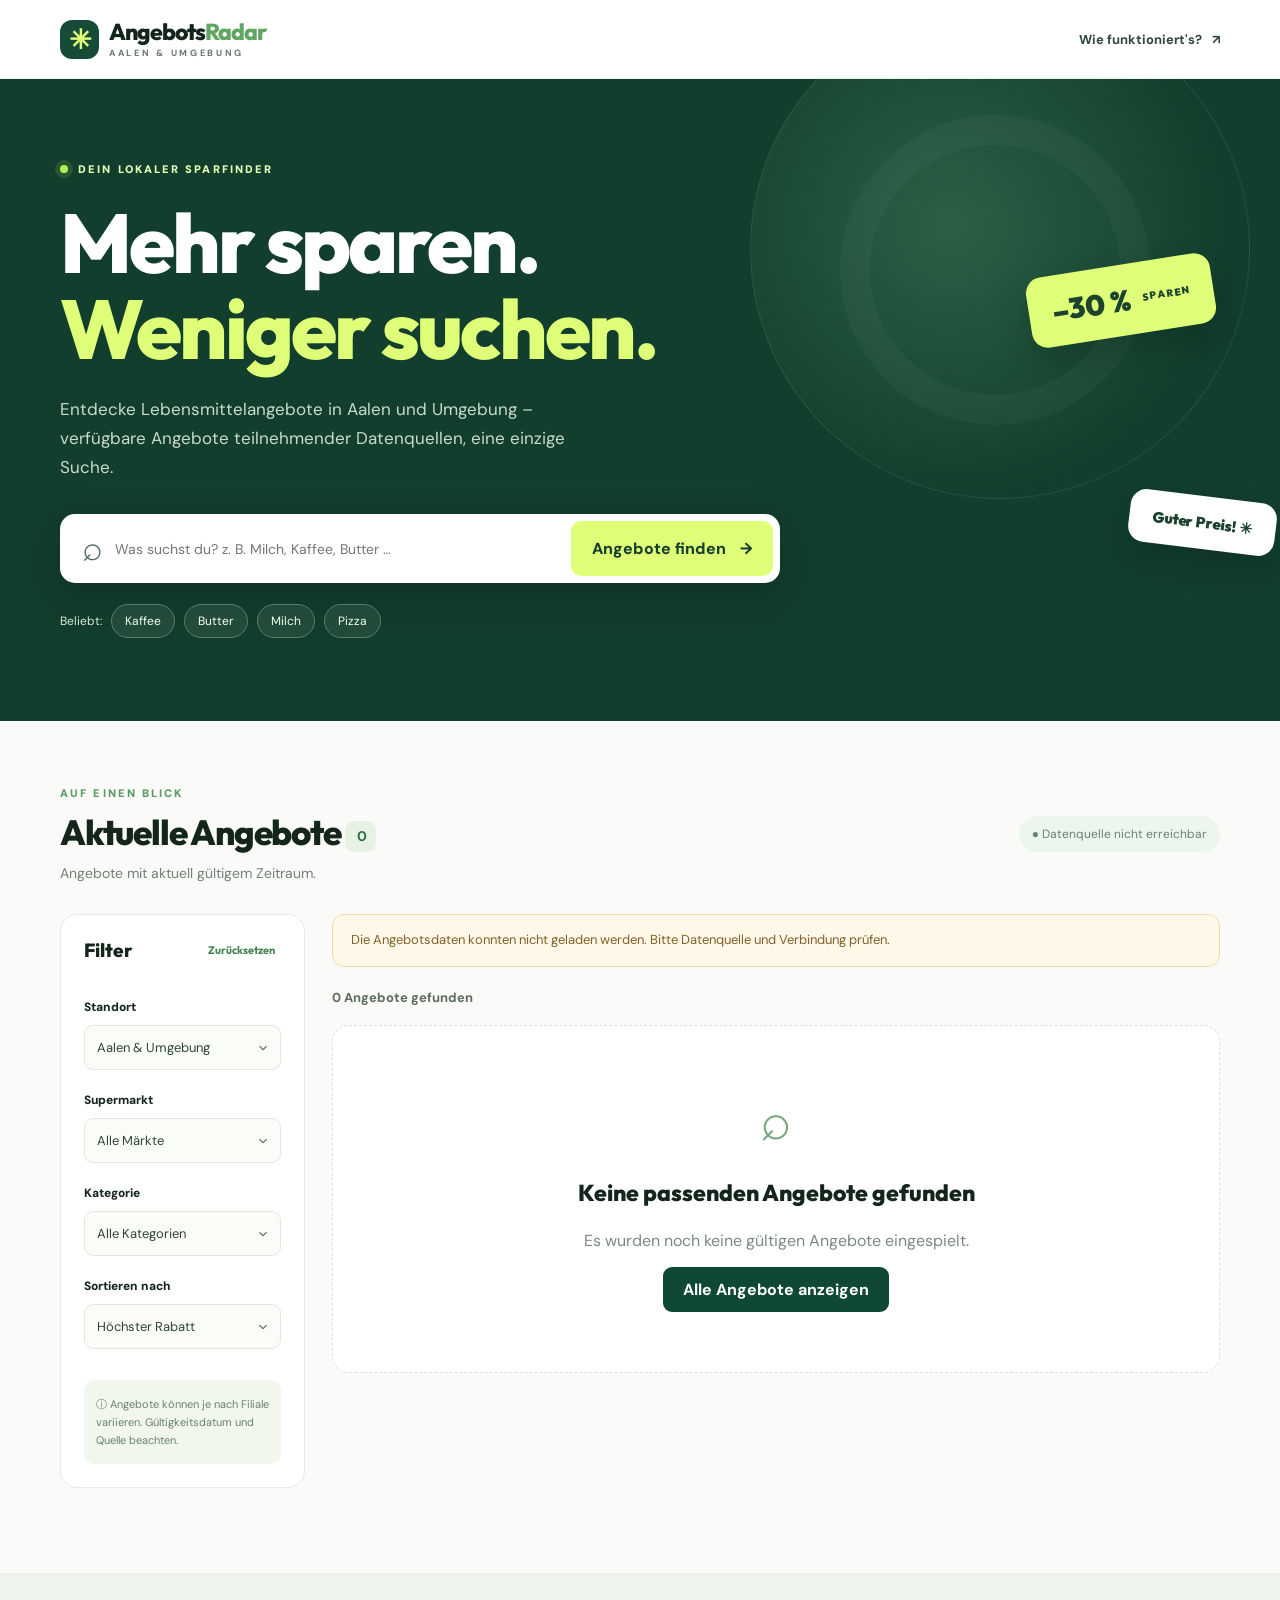
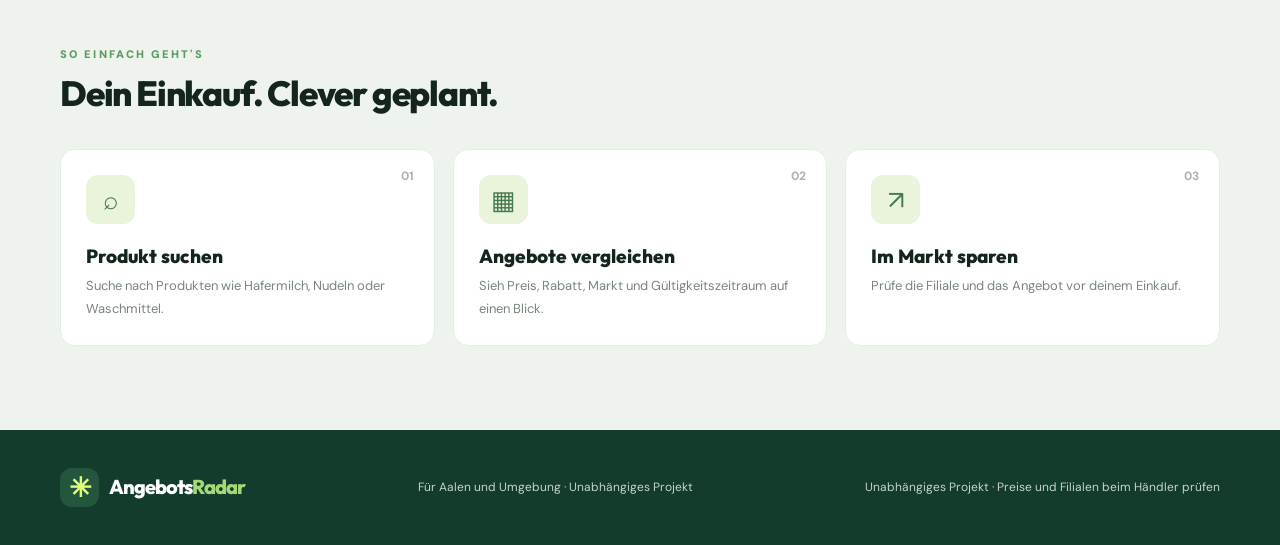
==== index.html @ 958458d8 "Add files via upload" ====
<!DOCTYPE html>
<html lang="de">
<head>
<meta charset="UTF-8"><meta name="viewport" content="width=device-width, initial-scale=1.0">
<meta name="theme-color" content="#10251d"><title>AngebotsRadar Aalen – Lebensmittelangebote in deiner Nähe</title>
<meta name="description" content="Finde Lebensmittelangebote in Aalen und Umgebung. Suche nach Produkten, filtere nach Märkten und vergleiche Preise.">
<link rel="stylesheet" href="./styles.css">
</head>
<body>
<header class="topbar"><div class="wrap nav"><div class="brand"><span class="brand-logo">✳</span><span>Angebots<span class="brand-accent">Radar</span><small>AALEN & UMGEBUNG</small></span></div><a href="#informationen" class="toplink">Wie funktioniert's? <span>↗</span></a></div></header>
<main>
<section class="hero"><div class="wrap"><div class="eyebrow"><span class="pulse"></span> DEIN LOKALER SPARFINDER</div><h1>Mehr sparen.<br><em>Weniger suchen.</em></h1><p>Entdecke Lebensmittelangebote in Aalen und Umgebung – verfügbare Angebote teilnehmender Datenquellen, eine einzige Suche.</p><div class="searchbar"><span class="search-symbol">⌕</span><input id="search" type="search" placeholder="Was suchst du? z. B. Milch, Kaffee, Butter …" autocomplete="off" aria-label="Produkt suchen"><button id="search-button">Angebote finden <span>→</span></button></div><div class="popular"><span>Beliebt:</span><button data-query="Kaffee">Kaffee</button><button data-query="Butter">Butter</button><button data-query="Milch">Milch</button><button data-query="Pizza">Pizza</button></div></div><div class="hero-art" aria-hidden="true"><div class="orb orb1"></div><div class="orb orb2"></div><div class="tag tag1">–30 % <small>SPAREN</small></div><div class="tag tag2">Guter Preis! ✳</div></div></section>
<section class="results wrap" id="angebote"><div class="heading"><div><div class="section-kicker">AUF EINEN BLICK</div><h2>Aktuelle Angebote <span id="count" class="count">0</span></h2><p id="summary">Entdecke Angebote aus deiner Region.</p></div><div class="updated" id="update-status">● Datenstatus wird geprüft</div></div>
<div class="layout"><aside class="filters"><div class="filter-head">Filter <button id="reset">Zurücksetzen</button></div><label for="region">Standort</label><select id="region"><option value="all">Aalen & Umgebung</option><option value="Aalen">Aalen</option><option value="Essingen">Essingen</option><option value="Oberkochen">Oberkochen</option><option value="Abtsgmünd">Abtsgmünd</option><option value="Westhausen">Westhausen</option><option value="Heubach">Heubach</option><option value="Ellwangen">Ellwangen</option><option value="Neresheim">Neresheim</option></select><label for="market">Supermarkt</label><select id="market"><option value="all">Alle Märkte</option></select><label for="category">Kategorie</label><select id="category"><option value="all">Alle Kategorien</option></select><label for="sort">Sortieren nach</label><select id="sort"><option value="discount">Höchster Rabatt</option><option value="price">Günstigster Preis</option><option value="ending">Endet zuerst</option><option value="name">Produktname</option></select><div class="filter-note">ⓘ Angebote können je nach Filiale variieren. Gültigkeitsdatum und Quelle beachten.</div></aside>
<div class="content"><div id="notice" class="notice" hidden></div><div class="list-toolbar"><span id="result-label">Angebote</span><button id="clear-search" hidden>Suche löschen ×</button></div><div id="cards" class="cards" aria-live="polite"></div><div id="empty" class="empty" hidden><div class="empty-icon">⌕</div><h3>Keine passenden Angebote gefunden</h3><p id="empty-text">Probiere einen anderen Suchbegriff oder ändere deine Filter.</p><button id="show-all">Alle Angebote anzeigen</button></div></div></div></section>
<section class="how" id="informationen"><div class="wrap"><div class="section-kicker">SO EINFACH GEHT'S</div><h2>Dein Einkauf. Clever geplant.</h2><div class="steps"><article><span>01</span><div class="stepicon">⌕</div><h3>Produkt suchen</h3><p>Suche nach Produkten wie Hafermilch, Nudeln oder Waschmittel.</p></article><article><span>02</span><div class="stepicon">▦</div><h3>Angebote vergleichen</h3><p>Sieh Preis, Rabatt, Markt und Gültigkeitszeitraum auf einen Blick.</p></article><article><span>03</span><div class="stepicon">↗</div><h3>Im Markt sparen</h3><p>Prüfe die Filiale und das Angebot vor deinem Einkauf.</p></article></div></div></section>
</main><footer><div class="wrap footer"><div class="brand"><span class="brand-logo">✳</span><span>Angebots<span class="brand-accent">Radar</span></span></div><span>Für Aalen und Umgebung · Unabhängiges Projekt</span><span>Unabhängiges Projekt · Preise und Filialen beim Händler prüfen</span></div></footer>
<script src="./config.js"></script><script src="./app.js"></script>
</body></html>
---- styles.css ----
@import url('https://fonts.googleapis.com/css2?family=DM+Sans:wght@400;500;600;700;800&family=Outfit:wght@400;500;600;700;800;900&display=swap');
:root{--ink:#14251c;--green:#0f4935;--lime:#dfff78;--muted:#748078;--line:#e6eae5;--bg:#fafbf8;--orange:#ef6d3b}*{box-sizing:border-box}html{scroll-behavior:smooth}body{margin:0;background:var(--bg);color:var(--ink);font-family:'DM Sans',Arial,sans-serif}button,input,select{font:inherit}button{cursor:pointer}button:focus-visible,input:focus-visible,select:focus-visible,a:focus-visible{outline:3px solid #8db852;outline-offset:3px}.wrap{width:min(1160px,calc(100% - 48px));margin:auto}.topbar{background:#fff;border-bottom:1px solid #eef0eb}.nav{height:78px;display:flex;align-items:center;justify-content:space-between}.brand{display:flex;align-items:center;gap:10px;font-family:Outfit,sans-serif;font-weight:800;font-size:23px;letter-spacing:-1px;line-height:1}.brand-logo{background:#164c37;color:var(--lime);width:39px;height:39px;display:grid;place-items:center;border-radius:12px;font-size:27px}.brand-accent{color:#61a660}.brand small{display:block;font-family:'DM Sans',sans-serif;font-size:9px;letter-spacing:2.7px;margin-top:6px;color:#6d796e}.toplink{text-decoration:none;font-weight:700;color:#31473a;font-size:13px}.toplink span{margin-left:7px}.hero{position:relative;overflow:hidden;background:#123e2d;color:#fff;padding:83px 0 83px}.hero .wrap{position:relative;z-index:2}.eyebrow,.section-kicker{font-size:11px;letter-spacing:2.1px;font-weight:900}.eyebrow{color:#e4ffb4;display:flex;align-items:center;gap:10px}.pulse{display:inline-block;height:8px;width:8px;border-radius:100%;background:#b6ef55;box-shadow:0 0 0 5px #b6ef5522}.hero h1{font:800 clamp(44px,6.5vw,84px)/1.03 Outfit,sans-serif;letter-spacing:-3px;max-width:800px;margin:24px 0}.hero h1 em{color:var(--lime);font-style:normal}.hero p{max-width:540px;color:#c9dbcf;font-size:17px;line-height:1.7}.searchbar{display:flex;align-items:center;background:#fff;padding:7px;gap:10px;width:min(720px,100%);border-radius:15px;margin-top:32px;box-shadow:0 15px 42px #081e1a55}.search-symbol{color:#556e60;font-size:35px;line-height:1;padding-left:15px}.searchbar input{flex:1;min-width:0;border:0;outline:none;font-size:14px;color:#183b27}.searchbar button{background:var(--lime);color:#173e2c;border:0;border-radius:10px;padding:17px 21px;font-weight:800;white-space:nowrap}.searchbar button span{margin-left:10px}.popular{display:flex;align-items:center;flex-wrap:wrap;gap:9px;margin-top:21px;font-size:12px;color:#d6e9dc}.popular button{border:1px solid #5a7d6a;border-radius:30px;padding:8px 13px;color:#f4ffee;background:#ffffff13}.popular button:hover{background:#ffffff30}.hero-art{position:absolute;left:57%;top:0;width:44%;height:100%;pointer-events:none}.orb{position:absolute;border-radius:50%;border:1px solid #ffffff15}.orb1{width:500px;height:500px;top:-80px;left:20px;background:radial-gradient(circle at 40% 45%,#387252aa,transparent 70%)}.orb2{width:310px;height:310px;top:36px;left:110px;border:30px solid #ffffff08}.tag{position:absolute;display:flex;align-items:center;gap:12px;background:#dfff78;color:#1b432d;padding:17px 23px;border-radius:16px;font-family:Outfit;font-weight:900;box-shadow:0 15px 30px #071a1240;transform:rotate(-9deg)}.tag1{right:14%;top:29%;font-size:29px}.tag1 small{font-size:10px;letter-spacing:1px}.tag2{right:3%;top:65%;font-size:15px;background:#fff;transform:rotate(7deg)}.results{padding-top:65px;padding-bottom:85px}.heading{display:flex;justify-content:space-between;align-items:center;gap:20px;margin-bottom:32px}.section-kicker{color:#5c9c64}.heading h2,.how h2{font:800 35px Outfit;letter-spacing:-1.2px;margin:10px 0}.count{display:inline-grid;place-items:center;min-width:31px;height:31px;padding:0 7px;vertical-align:middle;font:700 14px DM Sans;background:#e7f1e4;border-radius:9px;color:#267047}.heading p{color:var(--muted);font-size:14px;margin:0}.updated{font-size:12px;color:#668272;background:#edf6ed;padding:10px 13px;border-radius:30px;white-space:nowrap}.layout{display:grid;grid-template-columns:245px minmax(0,1fr);gap:27px;align-items:start}.filters{padding:23px;background:#fff;border:1px solid var(--line);border-radius:17px;display:flex;flex-direction:column;gap:10px}.filter-head{font-weight:800;font-family:Outfit;display:flex;align-items:center;justify-content:space-between;font-size:19px;margin-bottom:15px}.filter-head button,#clear-search{border:0;background:none;color:#438453;font-size:11px;font-weight:700}.filters label{font-size:12px;font-weight:800;margin-top:12px}.filters select{appearance:none;border:1px solid #e2e8df;padding:13px 27px 13px 12px;border-radius:9px;width:100%;background:#fafcf8 url("data:image/svg+xml,%3Csvg xmlns='http://www.w3.org/2000/svg' width='14' height='14' viewBox='0 0 24 24' fill='none' stroke='%23657469' stroke-width='2'%3E%3Cpath d='m6 9 6 6 6-6'/%3E%3C/svg%3E") no-repeat right 10px center;color:#314638;font-size:13px}.filter-note{margin-top:21px;padding:15px 12px;background:#f2f7ee;color:#69806f;border-radius:10px;font-size:11px;line-height:1.65}.list-toolbar{display:flex;justify-content:space-between;align-items:center;padding:5px 0 19px;font-size:13px;font-weight:700;color:#5d6b61}.cards{display:grid;grid-template-columns:repeat(3,minmax(0,1fr));gap:16px}.offer{border:1px solid var(--line);border-radius:16px;overflow:hidden;background:#fff;display:flex;flex-direction:column;transition:transform .2s,box-shadow .2s}.offer:hover{transform:translateY(-3px);box-shadow:0 12px 35px #18362310}.offer-visual{height:155px;display:flex;justify-content:center;align-items:center;background:var(--tint,#f1f6ee);position:relative}.offer-emoji{font-size:66px}.discount{position:absolute;left:12px;top:12px;padding:7px 10px;border-radius:7px;background:#ff7042;color:#fff;font-size:12px;font-weight:800}.demo-chip{position:absolute;right:10px;top:12px;border-radius:5px;background:#ffffffeb;color:#718079;padding:5px 7px;font-size:10px;font-weight:800}.offer-body{padding:17px;display:flex;flex-direction:column;flex:1}.market-name{color:#568d60;font-weight:800;font-size:11px;letter-spacing:.4px}.offer h3{font:750 16px/1.32 Outfit;margin:8px 0 4px;min-height:42px}.quantity{font-size:12px;color:#88918b;margin-bottom:14px}.prices{display:flex;align-items:baseline;gap:9px}.price{font:850 25px Outfit;letter-spacing:-1px}.oldprice{text-decoration:line-through;color:#9ca6a0;font-size:13px}.offer-foot{margin-top:auto;padding-top:15px;font-size:11px;color:#7b897f;line-height:1.6;border-top:1px solid #f0f2ef;margin-top:17px}.offer-foot strong{color:#5d6b61}.source-link{display:inline-block;color:#226b46;text-decoration:none;font-weight:800;margin-top:10px}.source-link:hover{text-decoration:underline}.notice{background:#fff7e7;border:1px solid #f4dda9;color:#82612a;padding:15px 18px;border-radius:12px;font-size:13px;line-height:1.6;margin-bottom:17px}.empty{text-align:center;background:#fff;padding:60px 20px;border:1px dashed #d9e2d8;border-radius:17px}.empty-icon{font-size:53px;color:#79a881}.empty h3{font:800 23px Outfit}.empty p{color:#7a8a7e}.empty button{background:var(--green);color:white;border:0;padding:12px 20px;border-radius:9px;font-weight:700}.how{padding:74px 0 84px;background:#eef4ed}.how h2{margin-bottom:34px}.steps{display:grid;grid-template-columns:repeat(3,1fr);gap:18px}.steps article{background:#fff;border:1px solid #e3eee2;border-radius:15px;padding:25px;position:relative}.steps article>span{position:absolute;right:20px;top:18px;font-size:12px;color:#abb6a9;font-weight:800}.stepicon{background:#e9f4da;color:#48794e;border-radius:12px;width:49px;height:49px;display:grid;place-items:center;font-size:26px}.steps h3{font:800 19px Outfit;margin:20px 0 7px}.steps p{font-size:13px;color:#79867b;line-height:1.7;margin:0}footer{background:#133c2d;color:#c5d5ca}.footer{min-height:115px;display:flex;justify-content:space-between;align-items:center;gap:20px;font-size:12px}.footer .brand{color:white;font-size:20px}.footer a{color:#c5d5ca}.footer .brand-logo{background:#23563d}.footer .brand-accent{color:#a5d874}@media(max-width:920px){.cards{grid-template-columns:repeat(2,minmax(0,1fr))}.hero-art{opacity:.35}.layout{grid-template-columns:220px minmax(0,1fr)}}@media(max-width:660px){.wrap{width:min(100% - 30px,1160px)}.nav{height:69px}.toplink{font-size:11px}.hero{padding:64px 0}.hero h1{letter-spacing:-2px}.hero p{font-size:14px}.hero-art{display:none}.searchbar{flex-wrap:wrap;padding:9px}.searchbar input{height:40px;font-size:13px}.searchbar button{width:100%}.heading{align-items:flex-start;flex-direction:column}.heading h2{font-size:29px}.layout{display:block}.filters{display:grid;grid-template-columns:1fr 1fr;gap:8px;margin-bottom:20px}.filter-head{grid-column:span 2;margin:0 0 8px}.filters label{margin-top:6px}.filters select{font-size:12px}.filter-note{grid-column:span 2;margin-top:10px}.cards{gap:10px}.offer-visual{height:125px}.offer-emoji{font-size:53px}.offer-body{padding:12px}.offer h3{font-size:15px}.price{font-size:22px}.steps{grid-template-columns:1fr}.footer{padding:27px 0;flex-wrap:wrap;min-height:0}.footer span{display:block}}
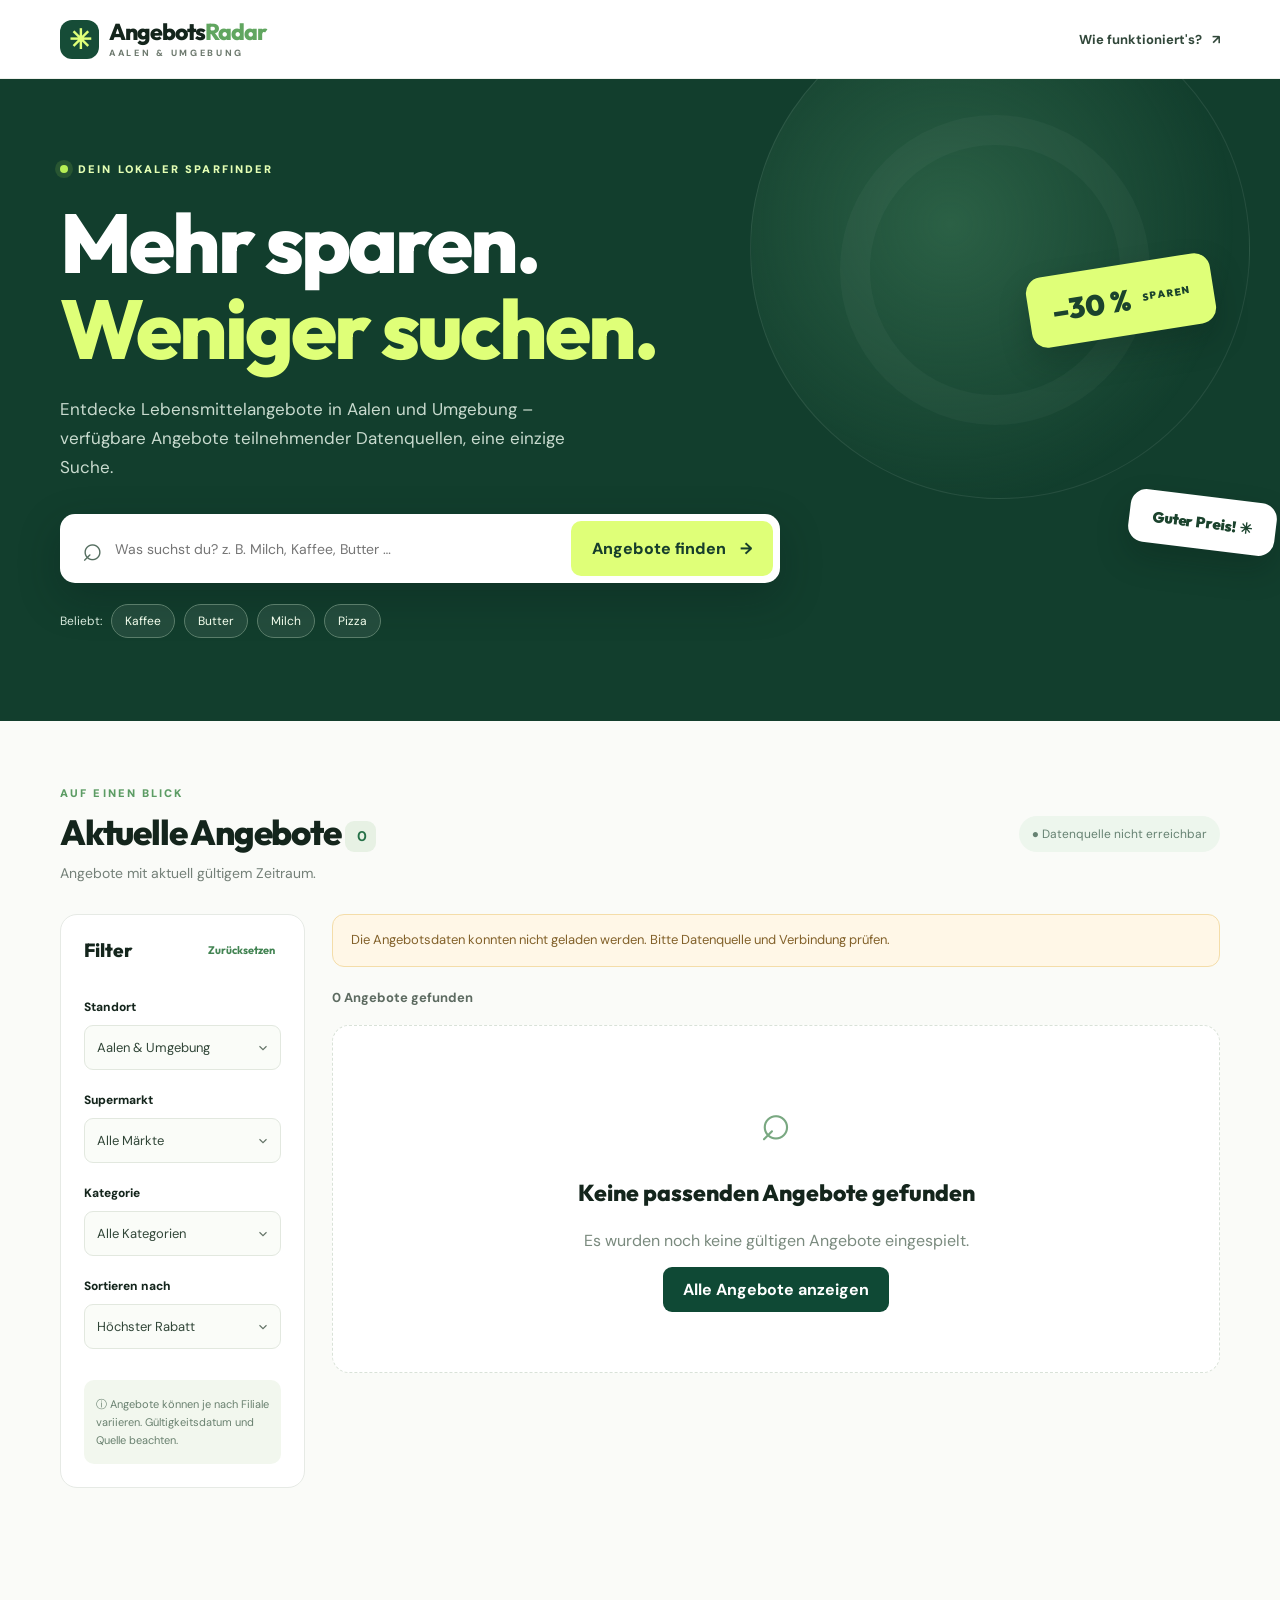
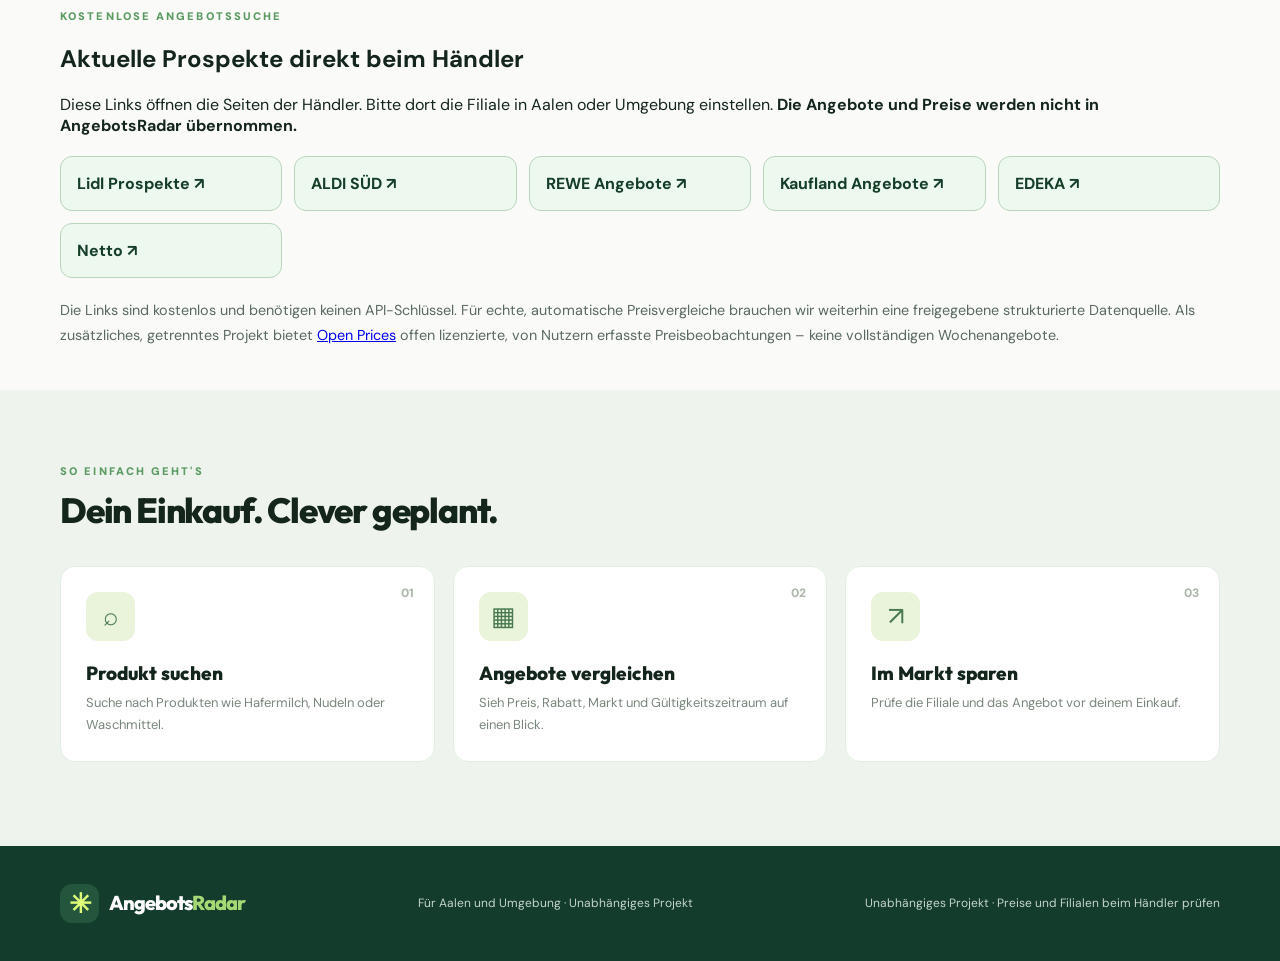
==== commit 98c9b4e7: "Add files via upload" ====
--- a/index.html
+++ b/index.html
@@ -13,7 +13,7 @@
 <section class="results wrap" id="angebote"><div class="heading"><div><div class="section-kicker">AUF EINEN BLICK</div><h2>Aktuelle Angebote <span id="count" class="count">0</span></h2><p id="summary">Entdecke Angebote aus deiner Region.</p></div><div class="updated" id="update-status">● Datenstatus wird geprüft</div></div>
 <div class="layout"><aside class="filters"><div class="filter-head">Filter <button id="reset">Zurücksetzen</button></div><label for="region">Standort</label><select id="region"><option value="all">Aalen & Umgebung</option><option value="Aalen">Aalen</option><option value="Essingen">Essingen</option><option value="Oberkochen">Oberkochen</option><option value="Abtsgmünd">Abtsgmünd</option><option value="Westhausen">Westhausen</option><option value="Heubach">Heubach</option><option value="Ellwangen">Ellwangen</option><option value="Neresheim">Neresheim</option></select><label for="market">Supermarkt</label><select id="market"><option value="all">Alle Märkte</option></select><label for="category">Kategorie</label><select id="category"><option value="all">Alle Kategorien</option></select><label for="sort">Sortieren nach</label><select id="sort"><option value="discount">Höchster Rabatt</option><option value="price">Günstigster Preis</option><option value="ending">Endet zuerst</option><option value="name">Produktname</option></select><div class="filter-note">ⓘ Angebote können je nach Filiale variieren. Gültigkeitsdatum und Quelle beachten.</div></aside>
 <div class="content"><div id="notice" class="notice" hidden></div><div class="list-toolbar"><span id="result-label">Angebote</span><button id="clear-search" hidden>Suche löschen ×</button></div><div id="cards" class="cards" aria-live="polite"></div><div id="empty" class="empty" hidden><div class="empty-icon">⌕</div><h3>Keine passenden Angebote gefunden</h3><p id="empty-text">Probiere einen anderen Suchbegriff oder ändere deine Filter.</p><button id="show-all">Alle Angebote anzeigen</button></div></div></div></section>
-<section class="how" id="informationen"><div class="wrap"><div class="section-kicker">SO EINFACH GEHT'S</div><h2>Dein Einkauf. Clever geplant.</h2><div class="steps"><article><span>01</span><div class="stepicon">⌕</div><h3>Produkt suchen</h3><p>Suche nach Produkten wie Hafermilch, Nudeln oder Waschmittel.</p></article><article><span>02</span><div class="stepicon">▦</div><h3>Angebote vergleichen</h3><p>Sieh Preis, Rabatt, Markt und Gültigkeitszeitraum auf einen Blick.</p></article><article><span>03</span><div class="stepicon">↗</div><h3>Im Markt sparen</h3><p>Prüfe die Filiale und das Angebot vor deinem Einkauf.</p></article></div></div></section>
+<section class="wrap" id="haendler" style="padding:36px 0 28px"><div class="section-kicker">KOSTENLOSE ANGEBOTSSUCHE</div><h2>Aktuelle Prospekte direkt beim Händler</h2><p>Diese Links öffnen die Seiten der Händler. Bitte dort die Filiale in Aalen oder Umgebung einstellen. <strong>Die Angebote und Preise werden nicht in AngebotsRadar übernommen.</strong></p><div class="retailer-links"><a href="https://www.lidl.de/c/online-prospekte/s10005610/" target="_blank" rel="noopener noreferrer">Lidl Prospekte ↗</a><a href="https://www.aldi-sued.de/" target="_blank" rel="noopener noreferrer">ALDI SÜD ↗</a><a href="https://www.rewe.de/angebote/" target="_blank" rel="noopener noreferrer">REWE Angebote ↗</a><a href="https://www.kaufland.de/angebote/" target="_blank" rel="noopener noreferrer">Kaufland Angebote ↗</a><a href="https://www.edeka.de/" target="_blank" rel="noopener noreferrer">EDEKA ↗</a><a href="https://www.netto-online.de/" target="_blank" rel="noopener noreferrer">Netto ↗</a></div><p class="retailer-info">Die Links sind kostenlos und benötigen keinen API-Schlüssel. Für echte, automatische Preisvergleiche brauchen wir weiterhin eine freigegebene strukturierte Datenquelle. Als zusätzliches, getrenntes Projekt bietet <a href="https://prices.openfoodfacts.org/" target="_blank" rel="noopener noreferrer">Open Prices</a> offen lizenzierte, von Nutzern erfasste Preisbeobachtungen – keine vollständigen Wochenangebote.</p></section><section class="how" id="informationen"><div class="wrap"><div class="section-kicker">SO EINFACH GEHT'S</div><h2>Dein Einkauf. Clever geplant.</h2><div class="steps"><article><span>01</span><div class="stepicon">⌕</div><h3>Produkt suchen</h3><p>Suche nach Produkten wie Hafermilch, Nudeln oder Waschmittel.</p></article><article><span>02</span><div class="stepicon">▦</div><h3>Angebote vergleichen</h3><p>Sieh Preis, Rabatt, Markt und Gültigkeitszeitraum auf einen Blick.</p></article><article><span>03</span><div class="stepicon">↗</div><h3>Im Markt sparen</h3><p>Prüfe die Filiale und das Angebot vor deinem Einkauf.</p></article></div></div></section>
 </main><footer><div class="wrap footer"><div class="brand"><span class="brand-logo">✳</span><span>Angebots<span class="brand-accent">Radar</span></span></div><span>Für Aalen und Umgebung · Unabhängiges Projekt</span><span>Unabhängiges Projekt · Preise und Filialen beim Händler prüfen</span></div></footer>
 <script src="./config.js"></script><script src="./app.js"></script>
 </body></html>
--- a/styles.css
+++ b/styles.css
@@ -1,2 +1,4 @@
 @import url('https://fonts.googleapis.com/css2?family=DM+Sans:wght@400;500;600;700;800&family=Outfit:wght@400;500;600;700;800;900&display=swap');
 :root{--ink:#14251c;--green:#0f4935;--lime:#dfff78;--muted:#748078;--line:#e6eae5;--bg:#fafbf8;--orange:#ef6d3b}*{box-sizing:border-box}html{scroll-behavior:smooth}body{margin:0;background:var(--bg);color:var(--ink);font-family:'DM Sans',Arial,sans-serif}button,input,select{font:inherit}button{cursor:pointer}button:focus-visible,input:focus-visible,select:focus-visible,a:focus-visible{outline:3px solid #8db852;outline-offset:3px}.wrap{width:min(1160px,calc(100% - 48px));margin:auto}.topbar{background:#fff;border-bottom:1px solid #eef0eb}.nav{height:78px;display:flex;align-items:center;justify-content:space-between}.brand{display:flex;align-items:center;gap:10px;font-family:Outfit,sans-serif;font-weight:800;font-size:23px;letter-spacing:-1px;line-height:1}.brand-logo{background:#164c37;color:var(--lime);width:39px;height:39px;display:grid;place-items:center;border-radius:12px;font-size:27px}.brand-accent{color:#61a660}.brand small{display:block;font-family:'DM Sans',sans-serif;font-size:9px;letter-spacing:2.7px;margin-top:6px;color:#6d796e}.toplink{text-decoration:none;font-weight:700;color:#31473a;font-size:13px}.toplink span{margin-left:7px}.hero{position:relative;overflow:hidden;background:#123e2d;color:#fff;padding:83px 0 83px}.hero .wrap{position:relative;z-index:2}.eyebrow,.section-kicker{font-size:11px;letter-spacing:2.1px;font-weight:900}.eyebrow{color:#e4ffb4;display:flex;align-items:center;gap:10px}.pulse{display:inline-block;height:8px;width:8px;border-radius:100%;background:#b6ef55;box-shadow:0 0 0 5px #b6ef5522}.hero h1{font:800 clamp(44px,6.5vw,84px)/1.03 Outfit,sans-serif;letter-spacing:-3px;max-width:800px;margin:24px 0}.hero h1 em{color:var(--lime);font-style:normal}.hero p{max-width:540px;color:#c9dbcf;font-size:17px;line-height:1.7}.searchbar{display:flex;align-items:center;background:#fff;padding:7px;gap:10px;width:min(720px,100%);border-radius:15px;margin-top:32px;box-shadow:0 15px 42px #081e1a55}.search-symbol{color:#556e60;font-size:35px;line-height:1;padding-left:15px}.searchbar input{flex:1;min-width:0;border:0;outline:none;font-size:14px;color:#183b27}.searchbar button{background:var(--lime);color:#173e2c;border:0;border-radius:10px;padding:17px 21px;font-weight:800;white-space:nowrap}.searchbar button span{margin-left:10px}.popular{display:flex;align-items:center;flex-wrap:wrap;gap:9px;margin-top:21px;font-size:12px;color:#d6e9dc}.popular button{border:1px solid #5a7d6a;border-radius:30px;padding:8px 13px;color:#f4ffee;background:#ffffff13}.popular button:hover{background:#ffffff30}.hero-art{position:absolute;left:57%;top:0;width:44%;height:100%;pointer-events:none}.orb{position:absolute;border-radius:50%;border:1px solid #ffffff15}.orb1{width:500px;height:500px;top:-80px;left:20px;background:radial-gradient(circle at 40% 45%,#387252aa,transparent 70%)}.orb2{width:310px;height:310px;top:36px;left:110px;border:30px solid #ffffff08}.tag{position:absolute;display:flex;align-items:center;gap:12px;background:#dfff78;color:#1b432d;padding:17px 23px;border-radius:16px;font-family:Outfit;font-weight:900;box-shadow:0 15px 30px #071a1240;transform:rotate(-9deg)}.tag1{right:14%;top:29%;font-size:29px}.tag1 small{font-size:10px;letter-spacing:1px}.tag2{right:3%;top:65%;font-size:15px;background:#fff;transform:rotate(7deg)}.results{padding-top:65px;padding-bottom:85px}.heading{display:flex;justify-content:space-between;align-items:center;gap:20px;margin-bottom:32px}.section-kicker{color:#5c9c64}.heading h2,.how h2{font:800 35px Outfit;letter-spacing:-1.2px;margin:10px 0}.count{display:inline-grid;place-items:center;min-width:31px;height:31px;padding:0 7px;vertical-align:middle;font:700 14px DM Sans;background:#e7f1e4;border-radius:9px;color:#267047}.heading p{color:var(--muted);font-size:14px;margin:0}.updated{font-size:12px;color:#668272;background:#edf6ed;padding:10px 13px;border-radius:30px;white-space:nowrap}.layout{display:grid;grid-template-columns:245px minmax(0,1fr);gap:27px;align-items:start}.filters{padding:23px;background:#fff;border:1px solid var(--line);border-radius:17px;display:flex;flex-direction:column;gap:10px}.filter-head{font-weight:800;font-family:Outfit;display:flex;align-items:center;justify-content:space-between;font-size:19px;margin-bottom:15px}.filter-head button,#clear-search{border:0;background:none;color:#438453;font-size:11px;font-weight:700}.filters label{font-size:12px;font-weight:800;margin-top:12px}.filters select{appearance:none;border:1px solid #e2e8df;padding:13px 27px 13px 12px;border-radius:9px;width:100%;background:#fafcf8 url("data:image/svg+xml,%3Csvg xmlns='http://www.w3.org/2000/svg' width='14' height='14' viewBox='0 0 24 24' fill='none' stroke='%23657469' stroke-width='2'%3E%3Cpath d='m6 9 6 6 6-6'/%3E%3C/svg%3E") no-repeat right 10px center;color:#314638;font-size:13px}.filter-note{margin-top:21px;padding:15px 12px;background:#f2f7ee;color:#69806f;border-radius:10px;font-size:11px;line-height:1.65}.list-toolbar{display:flex;justify-content:space-between;align-items:center;padding:5px 0 19px;font-size:13px;font-weight:700;color:#5d6b61}.cards{display:grid;grid-template-columns:repeat(3,minmax(0,1fr));gap:16px}.offer{border:1px solid var(--line);border-radius:16px;overflow:hidden;background:#fff;display:flex;flex-direction:column;transition:transform .2s,box-shadow .2s}.offer:hover{transform:translateY(-3px);box-shadow:0 12px 35px #18362310}.offer-visual{height:155px;display:flex;justify-content:center;align-items:center;background:var(--tint,#f1f6ee);position:relative}.offer-emoji{font-size:66px}.discount{position:absolute;left:12px;top:12px;padding:7px 10px;border-radius:7px;background:#ff7042;color:#fff;font-size:12px;font-weight:800}.demo-chip{position:absolute;right:10px;top:12px;border-radius:5px;background:#ffffffeb;color:#718079;padding:5px 7px;font-size:10px;font-weight:800}.offer-body{padding:17px;display:flex;flex-direction:column;flex:1}.market-name{color:#568d60;font-weight:800;font-size:11px;letter-spacing:.4px}.offer h3{font:750 16px/1.32 Outfit;margin:8px 0 4px;min-height:42px}.quantity{font-size:12px;color:#88918b;margin-bottom:14px}.prices{display:flex;align-items:baseline;gap:9px}.price{font:850 25px Outfit;letter-spacing:-1px}.oldprice{text-decoration:line-through;color:#9ca6a0;font-size:13px}.offer-foot{margin-top:auto;padding-top:15px;font-size:11px;color:#7b897f;line-height:1.6;border-top:1px solid #f0f2ef;margin-top:17px}.offer-foot strong{color:#5d6b61}.source-link{display:inline-block;color:#226b46;text-decoration:none;font-weight:800;margin-top:10px}.source-link:hover{text-decoration:underline}.notice{background:#fff7e7;border:1px solid #f4dda9;color:#82612a;padding:15px 18px;border-radius:12px;font-size:13px;line-height:1.6;margin-bottom:17px}.empty{text-align:center;background:#fff;padding:60px 20px;border:1px dashed #d9e2d8;border-radius:17px}.empty-icon{font-size:53px;color:#79a881}.empty h3{font:800 23px Outfit}.empty p{color:#7a8a7e}.empty button{background:var(--green);color:white;border:0;padding:12px 20px;border-radius:9px;font-weight:700}.how{padding:74px 0 84px;background:#eef4ed}.how h2{margin-bottom:34px}.steps{display:grid;grid-template-columns:repeat(3,1fr);gap:18px}.steps article{background:#fff;border:1px solid #e3eee2;border-radius:15px;padding:25px;position:relative}.steps article>span{position:absolute;right:20px;top:18px;font-size:12px;color:#abb6a9;font-weight:800}.stepicon{background:#e9f4da;color:#48794e;border-radius:12px;width:49px;height:49px;display:grid;place-items:center;font-size:26px}.steps h3{font:800 19px Outfit;margin:20px 0 7px}.steps p{font-size:13px;color:#79867b;line-height:1.7;margin:0}footer{background:#133c2d;color:#c5d5ca}.footer{min-height:115px;display:flex;justify-content:space-between;align-items:center;gap:20px;font-size:12px}.footer .brand{color:white;font-size:20px}.footer a{color:#c5d5ca}.footer .brand-logo{background:#23563d}.footer .brand-accent{color:#a5d874}@media(max-width:920px){.cards{grid-template-columns:repeat(2,minmax(0,1fr))}.hero-art{opacity:.35}.layout{grid-template-columns:220px minmax(0,1fr)}}@media(max-width:660px){.wrap{width:min(100% - 30px,1160px)}.nav{height:69px}.toplink{font-size:11px}.hero{padding:64px 0}.hero h1{letter-spacing:-2px}.hero p{font-size:14px}.hero-art{display:none}.searchbar{flex-wrap:wrap;padding:9px}.searchbar input{height:40px;font-size:13px}.searchbar button{width:100%}.heading{align-items:flex-start;flex-direction:column}.heading h2{font-size:29px}.layout{display:block}.filters{display:grid;grid-template-columns:1fr 1fr;gap:8px;margin-bottom:20px}.filter-head{grid-column:span 2;margin:0 0 8px}.filters label{margin-top:6px}.filters select{font-size:12px}.filter-note{grid-column:span 2;margin-top:10px}.cards{gap:10px}.offer-visual{height:125px}.offer-emoji{font-size:53px}.offer-body{padding:12px}.offer h3{font-size:15px}.price{font-size:22px}.steps{grid-template-columns:1fr}.footer{padding:27px 0;flex-wrap:wrap;min-height:0}.footer span{display:block}}
+
+.retailer-links{display:grid;grid-template-columns:repeat(auto-fit,minmax(190px,1fr));gap:12px;margin:20px 0}.retailer-links a{display:block;padding:16px;border:1px solid #b9d5b9;border-radius:12px;background:#edf8ef;color:#153e27;text-decoration:none;font-weight:700}.retailer-links a:hover{background:#d7eddb}.retailer-info{font-size:.9rem;color:#596861;line-height:1.7}
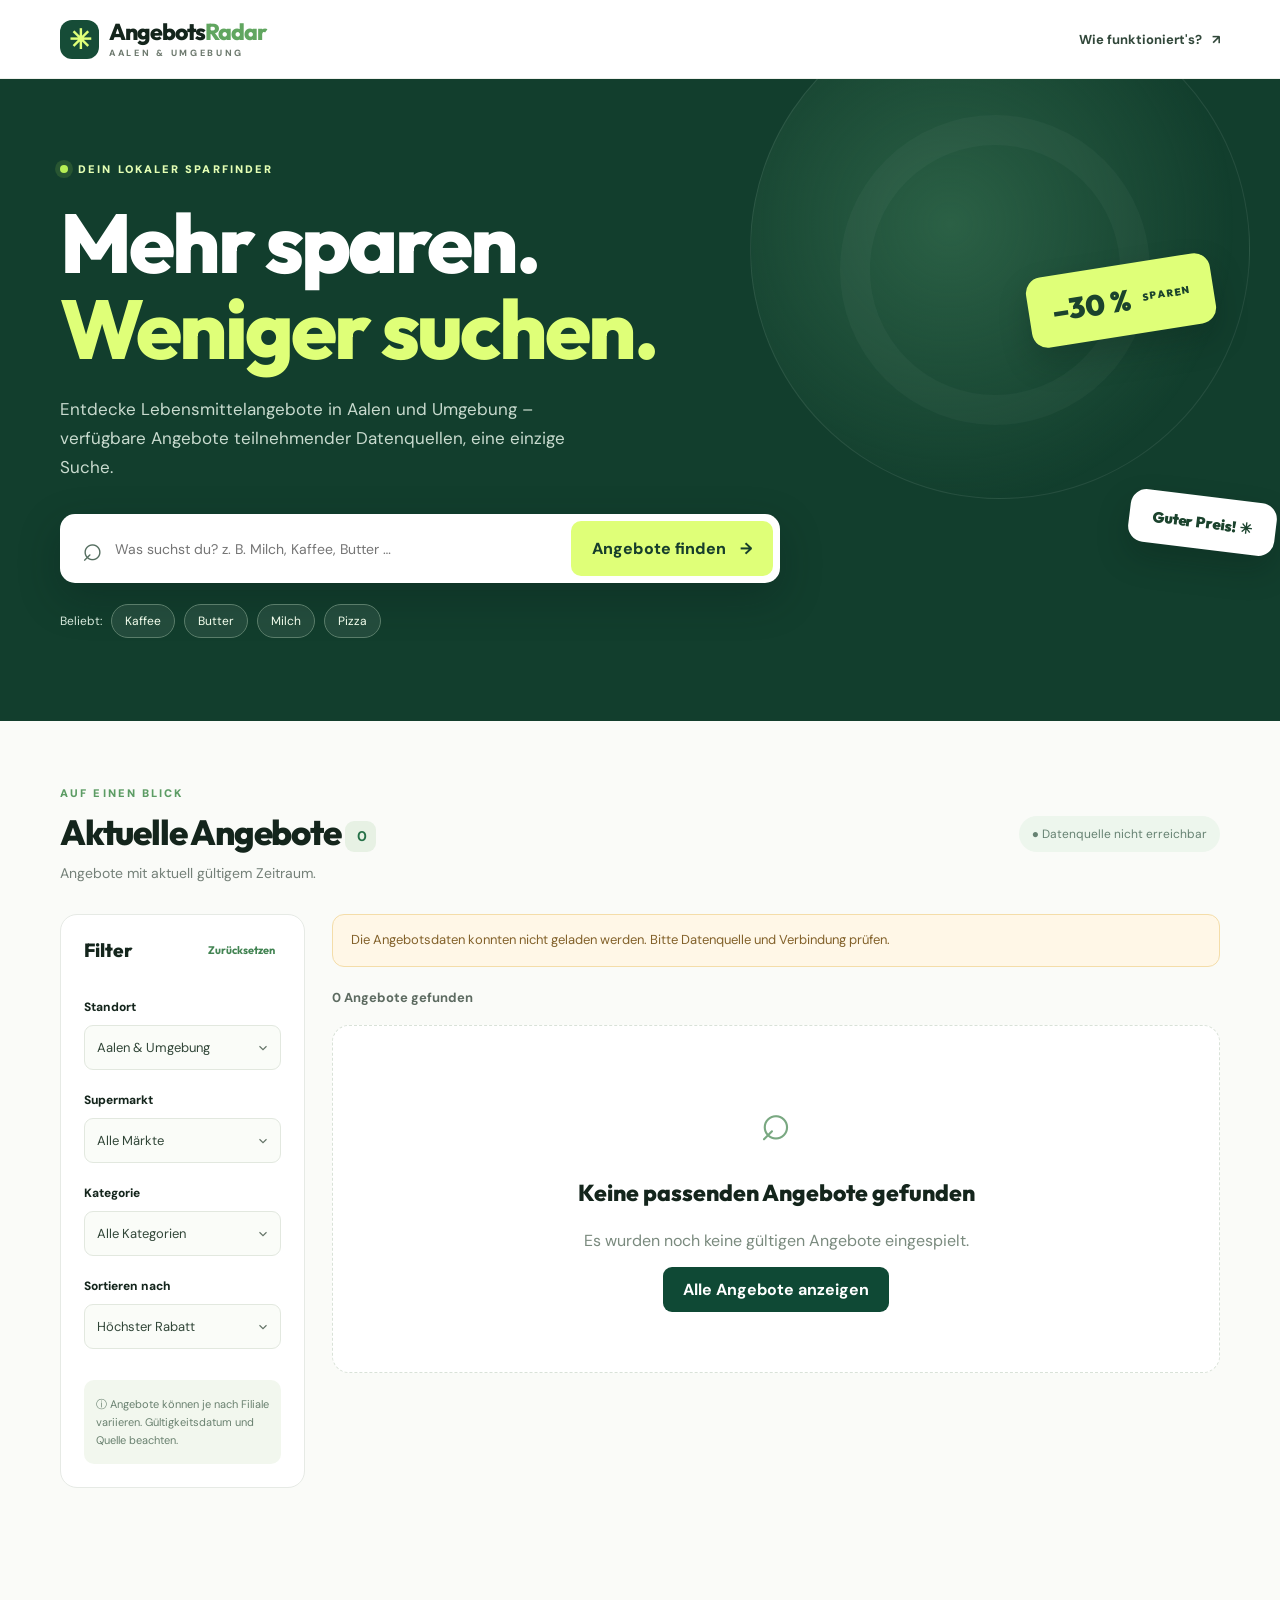
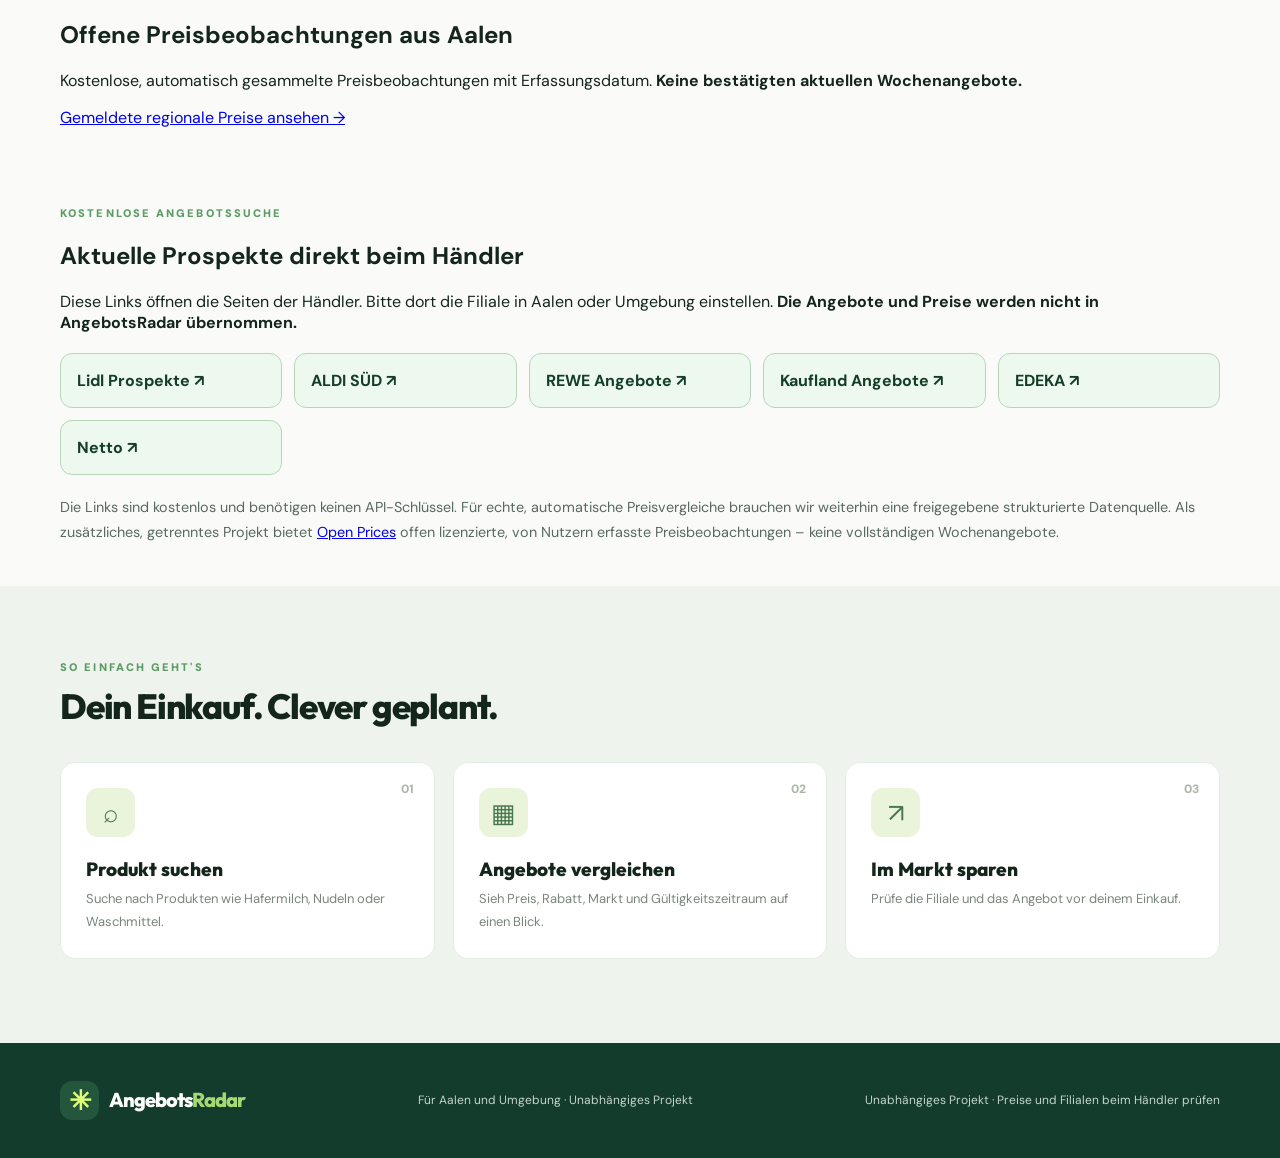
==== commit 13654a37: "Preisbeobachtungsseite von der Hauptseite verlinken" ====
--- a/index.html
+++ b/index.html
@@ -13,7 +13,7 @@
 <section class="results wrap" id="angebote"><div class="heading"><div><div class="section-kicker">AUF EINEN BLICK</div><h2>Aktuelle Angebote <span id="count" class="count">0</span></h2><p id="summary">Entdecke Angebote aus deiner Region.</p></div><div class="updated" id="update-status">● Datenstatus wird geprüft</div></div>
 <div class="layout"><aside class="filters"><div class="filter-head">Filter <button id="reset">Zurücksetzen</button></div><label for="region">Standort</label><select id="region"><option value="all">Aalen & Umgebung</option><option value="Aalen">Aalen</option><option value="Essingen">Essingen</option><option value="Oberkochen">Oberkochen</option><option value="Abtsgmünd">Abtsgmünd</option><option value="Westhausen">Westhausen</option><option value="Heubach">Heubach</option><option value="Ellwangen">Ellwangen</option><option value="Neresheim">Neresheim</option></select><label for="market">Supermarkt</label><select id="market"><option value="all">Alle Märkte</option></select><label for="category">Kategorie</label><select id="category"><option value="all">Alle Kategorien</option></select><label for="sort">Sortieren nach</label><select id="sort"><option value="discount">Höchster Rabatt</option><option value="price">Günstigster Preis</option><option value="ending">Endet zuerst</option><option value="name">Produktname</option></select><div class="filter-note">ⓘ Angebote können je nach Filiale variieren. Gültigkeitsdatum und Quelle beachten.</div></aside>
 <div class="content"><div id="notice" class="notice" hidden></div><div class="list-toolbar"><span id="result-label">Angebote</span><button id="clear-search" hidden>Suche löschen ×</button></div><div id="cards" class="cards" aria-live="polite"></div><div id="empty" class="empty" hidden><div class="empty-icon">⌕</div><h3>Keine passenden Angebote gefunden</h3><p id="empty-text">Probiere einen anderen Suchbegriff oder ändere deine Filter.</p><button id="show-all">Alle Angebote anzeigen</button></div></div></div></section>
-<section class="wrap" id="haendler" style="padding:36px 0 28px"><div class="section-kicker">KOSTENLOSE ANGEBOTSSUCHE</div><h2>Aktuelle Prospekte direkt beim Händler</h2><p>Diese Links öffnen die Seiten der Händler. Bitte dort die Filiale in Aalen oder Umgebung einstellen. <strong>Die Angebote und Preise werden nicht in AngebotsRadar übernommen.</strong></p><div class="retailer-links"><a href="https://www.lidl.de/c/online-prospekte/s10005610/" target="_blank" rel="noopener noreferrer">Lidl Prospekte ↗</a><a href="https://www.aldi-sued.de/" target="_blank" rel="noopener noreferrer">ALDI SÜD ↗</a><a href="https://www.rewe.de/angebote/" target="_blank" rel="noopener noreferrer">REWE Angebote ↗</a><a href="https://www.kaufland.de/angebote/" target="_blank" rel="noopener noreferrer">Kaufland Angebote ↗</a><a href="https://www.edeka.de/" target="_blank" rel="noopener noreferrer">EDEKA ↗</a><a href="https://www.netto-online.de/" target="_blank" rel="noopener noreferrer">Netto ↗</a></div><p class="retailer-info">Die Links sind kostenlos und benötigen keinen API-Schlüssel. Für echte, automatische Preisvergleiche brauchen wir weiterhin eine freigegebene strukturierte Datenquelle. Als zusätzliches, getrenntes Projekt bietet <a href="https://prices.openfoodfacts.org/" target="_blank" rel="noopener noreferrer">Open Prices</a> offen lizenzierte, von Nutzern erfasste Preisbeobachtungen – keine vollständigen Wochenangebote.</p></section><section class="how" id="informationen"><div class="wrap"><div class="section-kicker">SO EINFACH GEHT'S</div><h2>Dein Einkauf. Clever geplant.</h2><div class="steps"><article><span>01</span><div class="stepicon">⌕</div><h3>Produkt suchen</h3><p>Suche nach Produkten wie Hafermilch, Nudeln oder Waschmittel.</p></article><article><span>02</span><div class="stepicon">▦</div><h3>Angebote vergleichen</h3><p>Sieh Preis, Rabatt, Markt und Gültigkeitszeitraum auf einen Blick.</p></article><article><span>03</span><div class="stepicon">↗</div><h3>Im Markt sparen</h3><p>Prüfe die Filiale und das Angebot vor deinem Einkauf.</p></article></div></div></section>
+<section class="wrap" style="padding:26px 0"><h2>Offene Preisbeobachtungen aus Aalen</h2><p>Kostenlose, automatisch gesammelte Preisbeobachtungen mit Erfassungsdatum. <strong>Keine bestätigten aktuellen Wochenangebote.</strong></p><p><a href="./preisbeobachtungen.html">Gemeldete regionale Preise ansehen →</a></p></section><section class="wrap" id="haendler" style="padding:36px 0 28px"><div class="section-kicker">KOSTENLOSE ANGEBOTSSUCHE</div><h2>Aktuelle Prospekte direkt beim Händler</h2><p>Diese Links öffnen die Seiten der Händler. Bitte dort die Filiale in Aalen oder Umgebung einstellen. <strong>Die Angebote und Preise werden nicht in AngebotsRadar übernommen.</strong></p><div class="retailer-links"><a href="https://www.lidl.de/c/online-prospekte/s10005610/" target="_blank" rel="noopener noreferrer">Lidl Prospekte ↗</a><a href="https://www.aldi-sued.de/" target="_blank" rel="noopener noreferrer">ALDI SÜD ↗</a><a href="https://www.rewe.de/angebote/" target="_blank" rel="noopener noreferrer">REWE Angebote ↗</a><a href="https://www.kaufland.de/angebote/" target="_blank" rel="noopener noreferrer">Kaufland Angebote ↗</a><a href="https://www.edeka.de/" target="_blank" rel="noopener noreferrer">EDEKA ↗</a><a href="https://www.netto-online.de/" target="_blank" rel="noopener noreferrer">Netto ↗</a></div><p class="retailer-info">Die Links sind kostenlos und benötigen keinen API-Schlüssel. Für echte, automatische Preisvergleiche brauchen wir weiterhin eine freigegebene strukturierte Datenquelle. Als zusätzliches, getrenntes Projekt bietet <a href="https://prices.openfoodfacts.org/" target="_blank" rel="noopener noreferrer">Open Prices</a> offen lizenzierte, von Nutzern erfasste Preisbeobachtungen – keine vollständigen Wochenangebote.</p></section><section class="how" id="informationen"><div class="wrap"><div class="section-kicker">SO EINFACH GEHT'S</div><h2>Dein Einkauf. Clever geplant.</h2><div class="steps"><article><span>01</span><div class="stepicon">⌕</div><h3>Produkt suchen</h3><p>Suche nach Produkten wie Hafermilch, Nudeln oder Waschmittel.</p></article><article><span>02</span><div class="stepicon">▦</div><h3>Angebote vergleichen</h3><p>Sieh Preis, Rabatt, Markt und Gültigkeitszeitraum auf einen Blick.</p></article><article><span>03</span><div class="stepicon">↗</div><h3>Im Markt sparen</h3><p>Prüfe die Filiale und das Angebot vor deinem Einkauf.</p></article></div></div></section>
 </main><footer><div class="wrap footer"><div class="brand"><span class="brand-logo">✳</span><span>Angebots<span class="brand-accent">Radar</span></span></div><span>Für Aalen und Umgebung · Unabhängiges Projekt</span><span>Unabhängiges Projekt · Preise und Filialen beim Händler prüfen</span></div></footer>
 <script src="./config.js"></script><script src="./app.js"></script>
 </body></html>
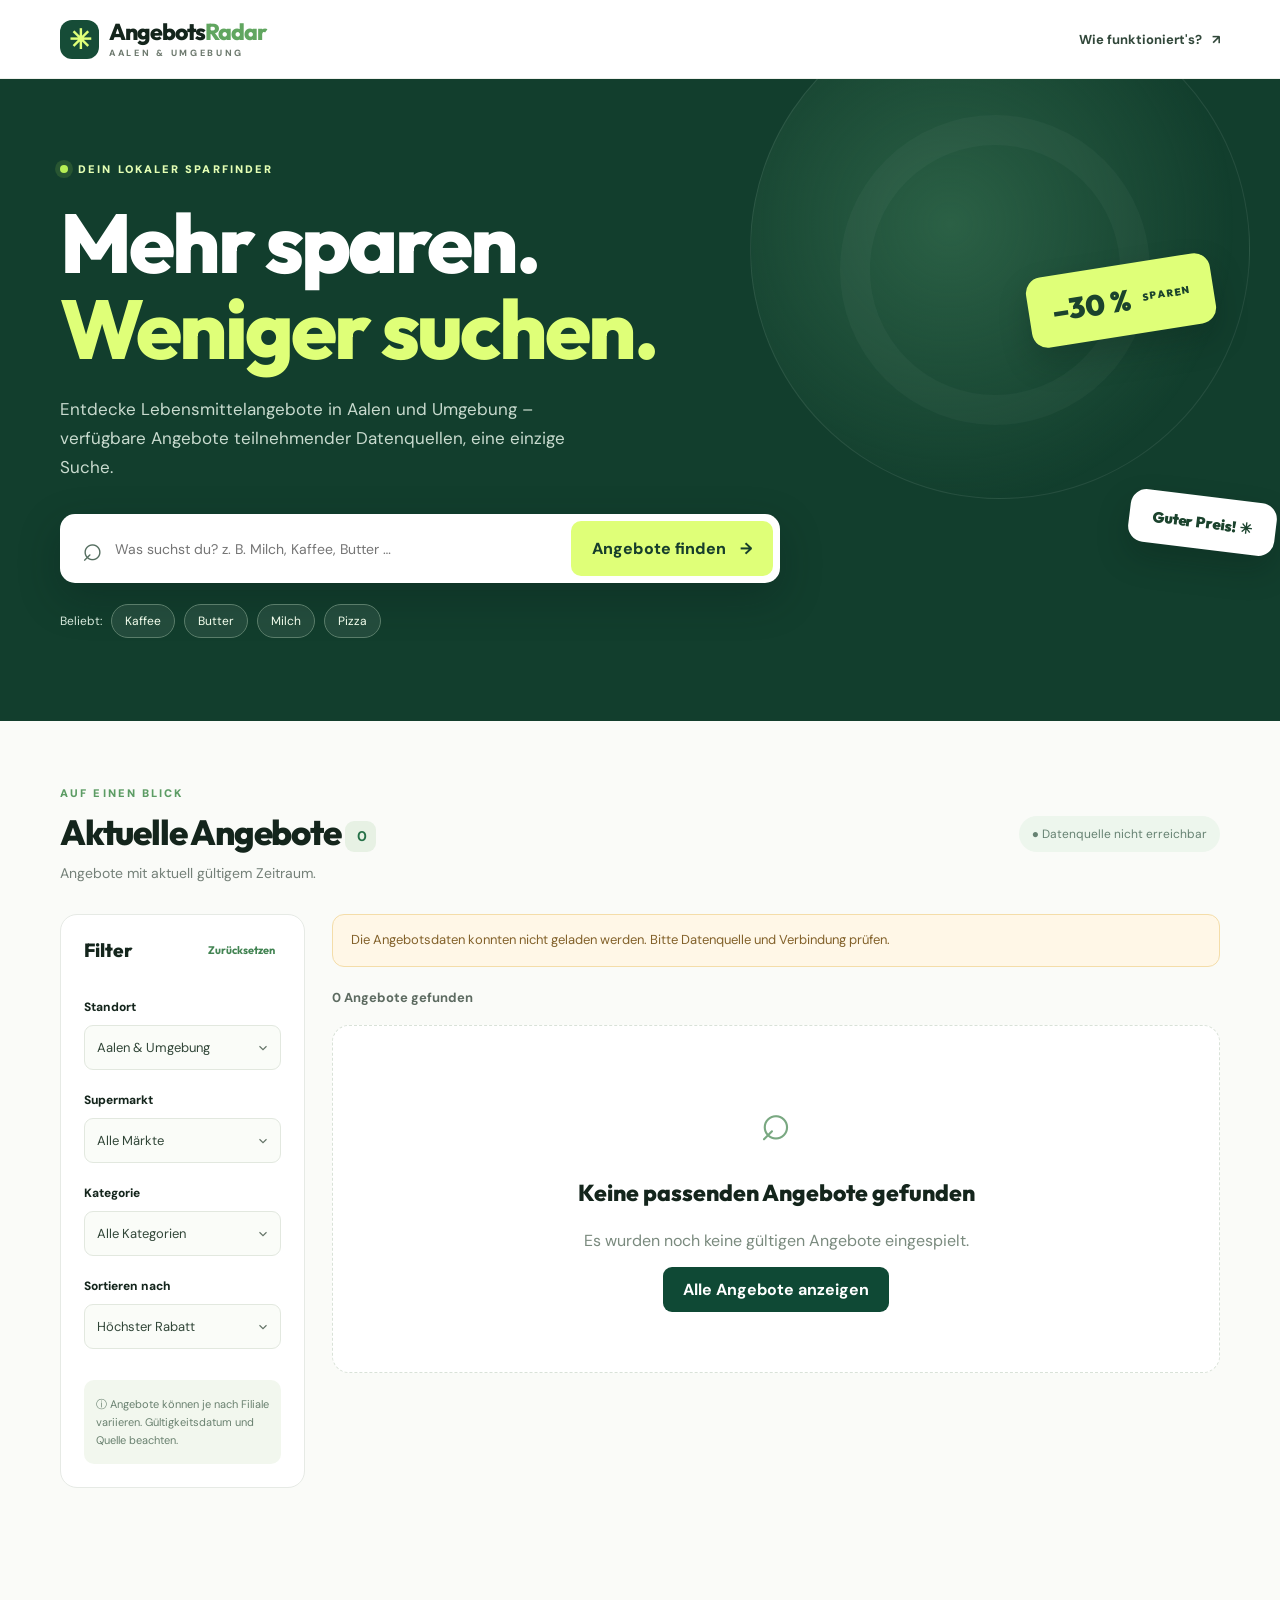
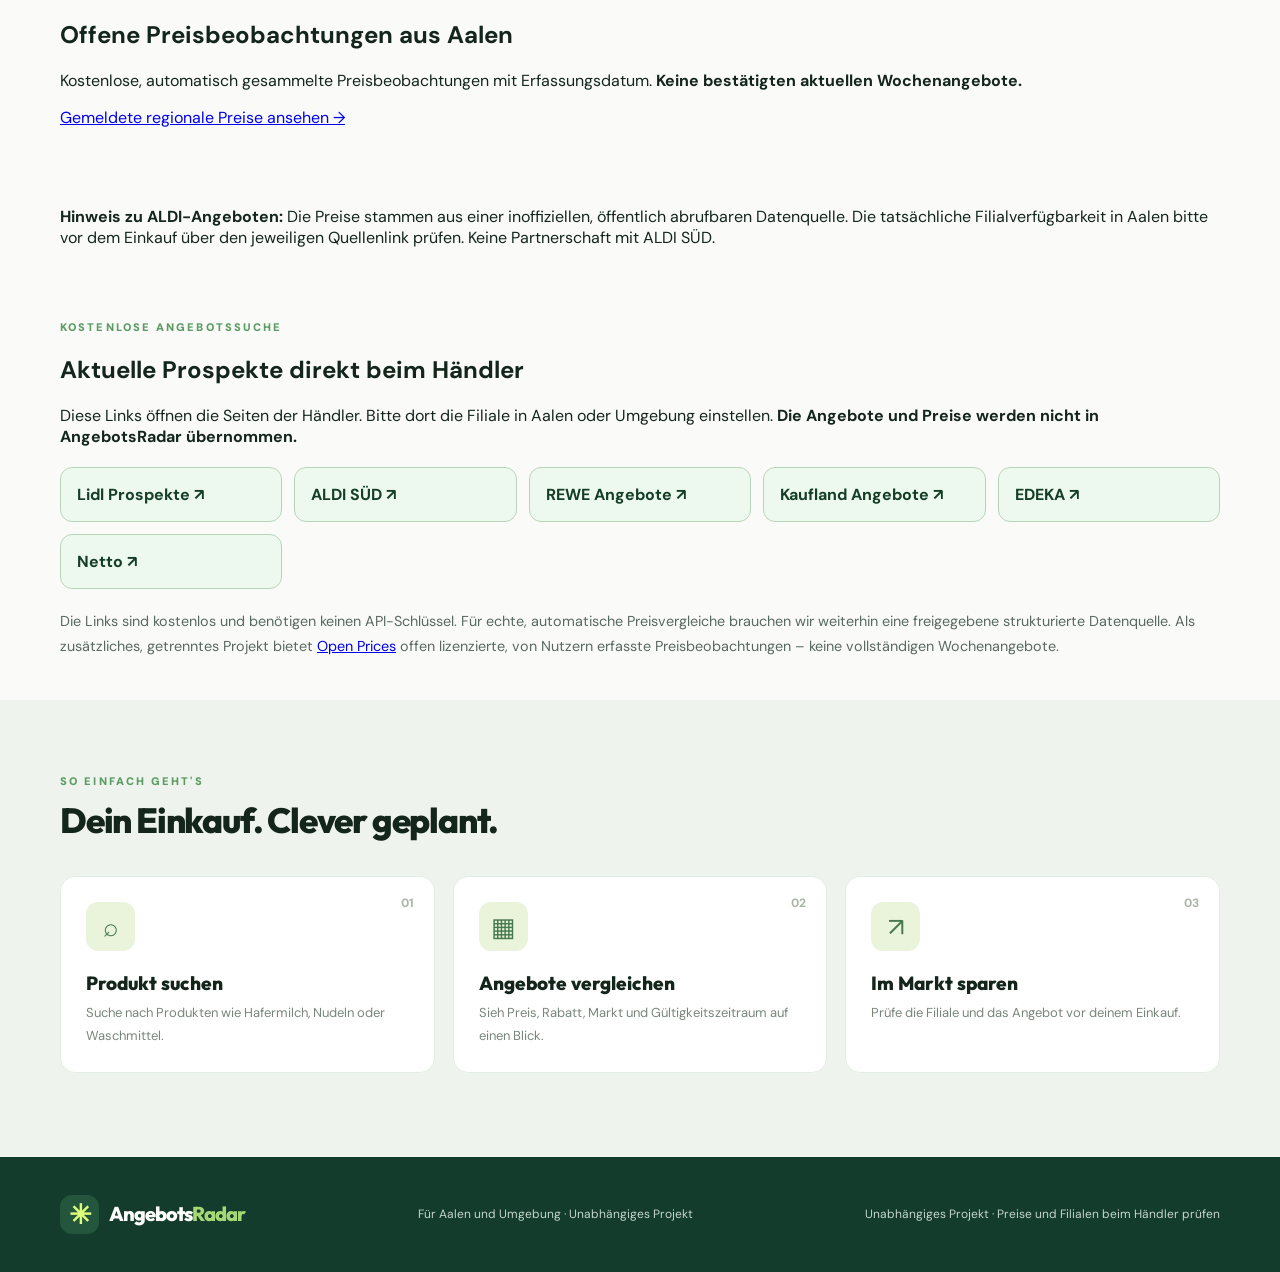
==== commit 68286787: "ALDI Angebotsquelle und regionale Unsicherheit transparent anzeigen" ====
--- a/index.html
+++ b/index.html
@@ -13,7 +13,7 @@
 <section class="results wrap" id="angebote"><div class="heading"><div><div class="section-kicker">AUF EINEN BLICK</div><h2>Aktuelle Angebote <span id="count" class="count">0</span></h2><p id="summary">Entdecke Angebote aus deiner Region.</p></div><div class="updated" id="update-status">● Datenstatus wird geprüft</div></div>
 <div class="layout"><aside class="filters"><div class="filter-head">Filter <button id="reset">Zurücksetzen</button></div><label for="region">Standort</label><select id="region"><option value="all">Aalen & Umgebung</option><option value="Aalen">Aalen</option><option value="Essingen">Essingen</option><option value="Oberkochen">Oberkochen</option><option value="Abtsgmünd">Abtsgmünd</option><option value="Westhausen">Westhausen</option><option value="Heubach">Heubach</option><option value="Ellwangen">Ellwangen</option><option value="Neresheim">Neresheim</option></select><label for="market">Supermarkt</label><select id="market"><option value="all">Alle Märkte</option></select><label for="category">Kategorie</label><select id="category"><option value="all">Alle Kategorien</option></select><label for="sort">Sortieren nach</label><select id="sort"><option value="discount">Höchster Rabatt</option><option value="price">Günstigster Preis</option><option value="ending">Endet zuerst</option><option value="name">Produktname</option></select><div class="filter-note">ⓘ Angebote können je nach Filiale variieren. Gültigkeitsdatum und Quelle beachten.</div></aside>
 <div class="content"><div id="notice" class="notice" hidden></div><div class="list-toolbar"><span id="result-label">Angebote</span><button id="clear-search" hidden>Suche löschen ×</button></div><div id="cards" class="cards" aria-live="polite"></div><div id="empty" class="empty" hidden><div class="empty-icon">⌕</div><h3>Keine passenden Angebote gefunden</h3><p id="empty-text">Probiere einen anderen Suchbegriff oder ändere deine Filter.</p><button id="show-all">Alle Angebote anzeigen</button></div></div></div></section>
-<section class="wrap" style="padding:26px 0"><h2>Offene Preisbeobachtungen aus Aalen</h2><p>Kostenlose, automatisch gesammelte Preisbeobachtungen mit Erfassungsdatum. <strong>Keine bestätigten aktuellen Wochenangebote.</strong></p><p><a href="./preisbeobachtungen.html">Gemeldete regionale Preise ansehen →</a></p></section><section class="wrap" id="haendler" style="padding:36px 0 28px"><div class="section-kicker">KOSTENLOSE ANGEBOTSSUCHE</div><h2>Aktuelle Prospekte direkt beim Händler</h2><p>Diese Links öffnen die Seiten der Händler. Bitte dort die Filiale in Aalen oder Umgebung einstellen. <strong>Die Angebote und Preise werden nicht in AngebotsRadar übernommen.</strong></p><div class="retailer-links"><a href="https://www.lidl.de/c/online-prospekte/s10005610/" target="_blank" rel="noopener noreferrer">Lidl Prospekte ↗</a><a href="https://www.aldi-sued.de/" target="_blank" rel="noopener noreferrer">ALDI SÜD ↗</a><a href="https://www.rewe.de/angebote/" target="_blank" rel="noopener noreferrer">REWE Angebote ↗</a><a href="https://www.kaufland.de/angebote/" target="_blank" rel="noopener noreferrer">Kaufland Angebote ↗</a><a href="https://www.edeka.de/" target="_blank" rel="noopener noreferrer">EDEKA ↗</a><a href="https://www.netto-online.de/" target="_blank" rel="noopener noreferrer">Netto ↗</a></div><p class="retailer-info">Die Links sind kostenlos und benötigen keinen API-Schlüssel. Für echte, automatische Preisvergleiche brauchen wir weiterhin eine freigegebene strukturierte Datenquelle. Als zusätzliches, getrenntes Projekt bietet <a href="https://prices.openfoodfacts.org/" target="_blank" rel="noopener noreferrer">Open Prices</a> offen lizenzierte, von Nutzern erfasste Preisbeobachtungen – keine vollständigen Wochenangebote.</p></section><section class="how" id="informationen"><div class="wrap"><div class="section-kicker">SO EINFACH GEHT'S</div><h2>Dein Einkauf. Clever geplant.</h2><div class="steps"><article><span>01</span><div class="stepicon">⌕</div><h3>Produkt suchen</h3><p>Suche nach Produkten wie Hafermilch, Nudeln oder Waschmittel.</p></article><article><span>02</span><div class="stepicon">▦</div><h3>Angebote vergleichen</h3><p>Sieh Preis, Rabatt, Markt und Gültigkeitszeitraum auf einen Blick.</p></article><article><span>03</span><div class="stepicon">↗</div><h3>Im Markt sparen</h3><p>Prüfe die Filiale und das Angebot vor deinem Einkauf.</p></article></div></div></section>
+<section class="wrap" style="padding:26px 0"><h2>Offene Preisbeobachtungen aus Aalen</h2><p>Kostenlose, automatisch gesammelte Preisbeobachtungen mit Erfassungsdatum. <strong>Keine bestätigten aktuellen Wochenangebote.</strong></p><p><a href="./preisbeobachtungen.html">Gemeldete regionale Preise ansehen →</a></p></section><section class="wrap" style="padding:20px 0"><p><strong>Hinweis zu ALDI-Angeboten:</strong> Die Preise stammen aus einer inoffiziellen, öffentlich abrufbaren Datenquelle. Die tatsächliche Filialverfügbarkeit in Aalen bitte vor dem Einkauf über den jeweiligen Quellenlink prüfen. Keine Partnerschaft mit ALDI SÜD.</p></section><section class="wrap" id="haendler" style="padding:36px 0 28px"><div class="section-kicker">KOSTENLOSE ANGEBOTSSUCHE</div><h2>Aktuelle Prospekte direkt beim Händler</h2><p>Diese Links öffnen die Seiten der Händler. Bitte dort die Filiale in Aalen oder Umgebung einstellen. <strong>Die Angebote und Preise werden nicht in AngebotsRadar übernommen.</strong></p><div class="retailer-links"><a href="https://www.lidl.de/c/online-prospekte/s10005610/" target="_blank" rel="noopener noreferrer">Lidl Prospekte ↗</a><a href="https://www.aldi-sued.de/" target="_blank" rel="noopener noreferrer">ALDI SÜD ↗</a><a href="https://www.rewe.de/angebote/" target="_blank" rel="noopener noreferrer">REWE Angebote ↗</a><a href="https://www.kaufland.de/angebote/" target="_blank" rel="noopener noreferrer">Kaufland Angebote ↗</a><a href="https://www.edeka.de/" target="_blank" rel="noopener noreferrer">EDEKA ↗</a><a href="https://www.netto-online.de/" target="_blank" rel="noopener noreferrer">Netto ↗</a></div><p class="retailer-info">Die Links sind kostenlos und benötigen keinen API-Schlüssel. Für echte, automatische Preisvergleiche brauchen wir weiterhin eine freigegebene strukturierte Datenquelle. Als zusätzliches, getrenntes Projekt bietet <a href="https://prices.openfoodfacts.org/" target="_blank" rel="noopener noreferrer">Open Prices</a> offen lizenzierte, von Nutzern erfasste Preisbeobachtungen – keine vollständigen Wochenangebote.</p></section><section class="how" id="informationen"><div class="wrap"><div class="section-kicker">SO EINFACH GEHT'S</div><h2>Dein Einkauf. Clever geplant.</h2><div class="steps"><article><span>01</span><div class="stepicon">⌕</div><h3>Produkt suchen</h3><p>Suche nach Produkten wie Hafermilch, Nudeln oder Waschmittel.</p></article><article><span>02</span><div class="stepicon">▦</div><h3>Angebote vergleichen</h3><p>Sieh Preis, Rabatt, Markt und Gültigkeitszeitraum auf einen Blick.</p></article><article><span>03</span><div class="stepicon">↗</div><h3>Im Markt sparen</h3><p>Prüfe die Filiale und das Angebot vor deinem Einkauf.</p></article></div></div></section>
 </main><footer><div class="wrap footer"><div class="brand"><span class="brand-logo">✳</span><span>Angebots<span class="brand-accent">Radar</span></span></div><span>Für Aalen und Umgebung · Unabhängiges Projekt</span><span>Unabhängiges Projekt · Preise und Filialen beim Händler prüfen</span></div></footer>
 <script src="./config.js"></script><script src="./app.js"></script>
 </body></html>
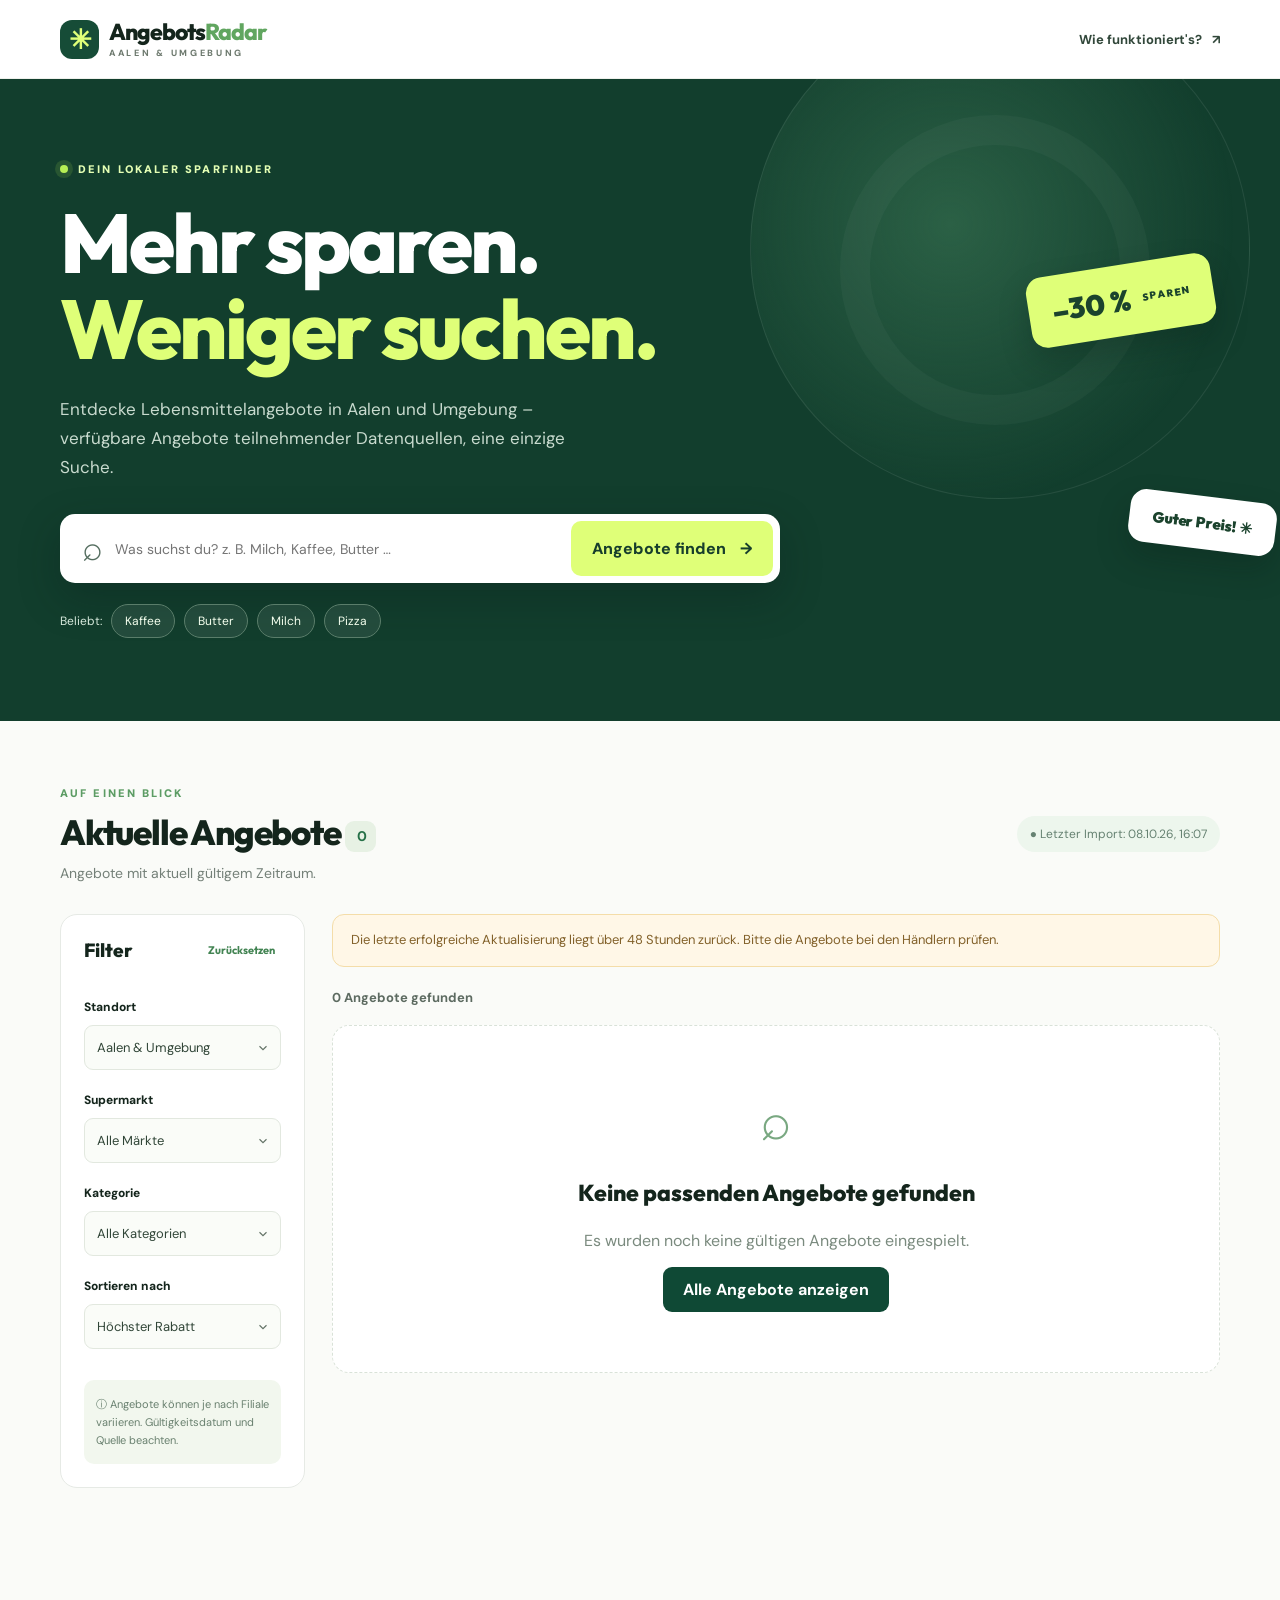
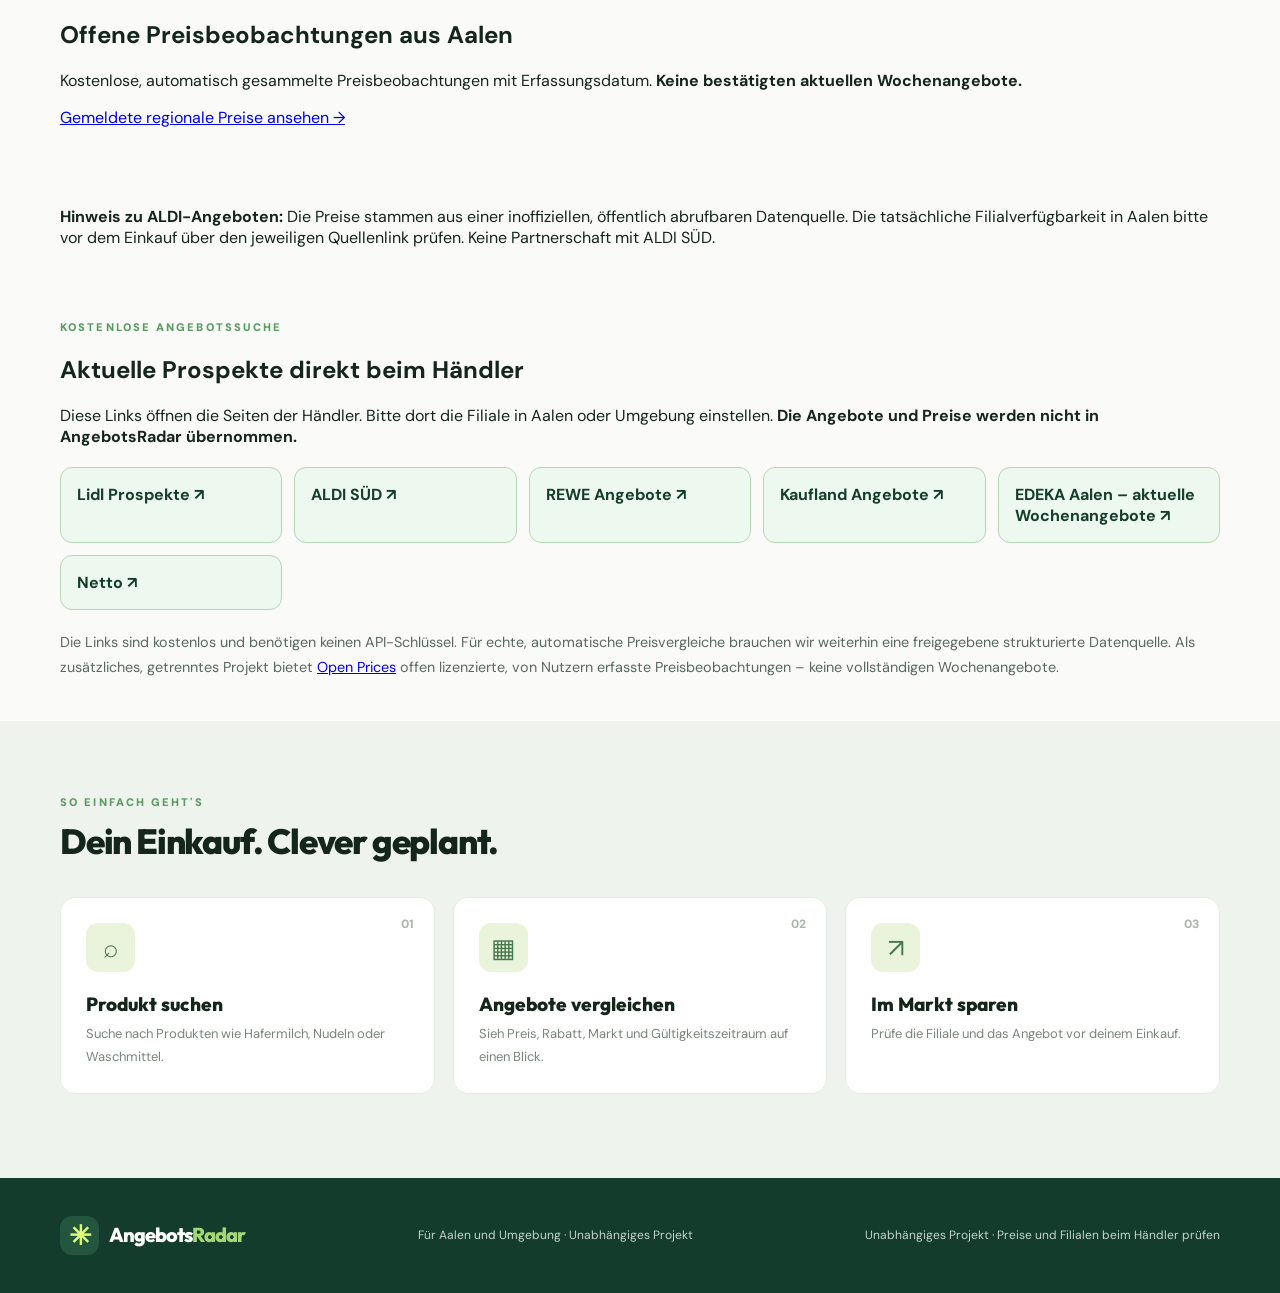
==== commit c556eb54: "Direkten offiziellen EDEKA-Angebotslink für Aalen einbauen" ====
--- a/index.html
+++ b/index.html
@@ -13,7 +13,7 @@
 <section class="results wrap" id="angebote"><div class="heading"><div><div class="section-kicker">AUF EINEN BLICK</div><h2>Aktuelle Angebote <span id="count" class="count">0</span></h2><p id="summary">Entdecke Angebote aus deiner Region.</p></div><div class="updated" id="update-status">● Datenstatus wird geprüft</div></div>
 <div class="layout"><aside class="filters"><div class="filter-head">Filter <button id="reset">Zurücksetzen</button></div><label for="region">Standort</label><select id="region"><option value="all">Aalen & Umgebung</option><option value="Aalen">Aalen</option><option value="Essingen">Essingen</option><option value="Oberkochen">Oberkochen</option><option value="Abtsgmünd">Abtsgmünd</option><option value="Westhausen">Westhausen</option><option value="Heubach">Heubach</option><option value="Ellwangen">Ellwangen</option><option value="Neresheim">Neresheim</option></select><label for="market">Supermarkt</label><select id="market"><option value="all">Alle Märkte</option></select><label for="category">Kategorie</label><select id="category"><option value="all">Alle Kategorien</option></select><label for="sort">Sortieren nach</label><select id="sort"><option value="discount">Höchster Rabatt</option><option value="price">Günstigster Preis</option><option value="ending">Endet zuerst</option><option value="name">Produktname</option></select><div class="filter-note">ⓘ Angebote können je nach Filiale variieren. Gültigkeitsdatum und Quelle beachten.</div></aside>
 <div class="content"><div id="notice" class="notice" hidden></div><div class="list-toolbar"><span id="result-label">Angebote</span><button id="clear-search" hidden>Suche löschen ×</button></div><div id="cards" class="cards" aria-live="polite"></div><div id="empty" class="empty" hidden><div class="empty-icon">⌕</div><h3>Keine passenden Angebote gefunden</h3><p id="empty-text">Probiere einen anderen Suchbegriff oder ändere deine Filter.</p><button id="show-all">Alle Angebote anzeigen</button></div></div></div></section>
-<section class="wrap" style="padding:26px 0"><h2>Offene Preisbeobachtungen aus Aalen</h2><p>Kostenlose, automatisch gesammelte Preisbeobachtungen mit Erfassungsdatum. <strong>Keine bestätigten aktuellen Wochenangebote.</strong></p><p><a href="./preisbeobachtungen.html">Gemeldete regionale Preise ansehen →</a></p></section><section class="wrap" style="padding:20px 0"><p><strong>Hinweis zu ALDI-Angeboten:</strong> Die Preise stammen aus einer inoffiziellen, öffentlich abrufbaren Datenquelle. Die tatsächliche Filialverfügbarkeit in Aalen bitte vor dem Einkauf über den jeweiligen Quellenlink prüfen. Keine Partnerschaft mit ALDI SÜD.</p></section><section class="wrap" id="haendler" style="padding:36px 0 28px"><div class="section-kicker">KOSTENLOSE ANGEBOTSSUCHE</div><h2>Aktuelle Prospekte direkt beim Händler</h2><p>Diese Links öffnen die Seiten der Händler. Bitte dort die Filiale in Aalen oder Umgebung einstellen. <strong>Die Angebote und Preise werden nicht in AngebotsRadar übernommen.</strong></p><div class="retailer-links"><a href="https://www.lidl.de/c/online-prospekte/s10005610/" target="_blank" rel="noopener noreferrer">Lidl Prospekte ↗</a><a href="https://www.aldi-sued.de/" target="_blank" rel="noopener noreferrer">ALDI SÜD ↗</a><a href="https://www.rewe.de/angebote/" target="_blank" rel="noopener noreferrer">REWE Angebote ↗</a><a href="https://www.kaufland.de/angebote/" target="_blank" rel="noopener noreferrer">Kaufland Angebote ↗</a><a href="https://www.edeka.de/" target="_blank" rel="noopener noreferrer">EDEKA ↗</a><a href="https://www.netto-online.de/" target="_blank" rel="noopener noreferrer">Netto ↗</a></div><p class="retailer-info">Die Links sind kostenlos und benötigen keinen API-Schlüssel. Für echte, automatische Preisvergleiche brauchen wir weiterhin eine freigegebene strukturierte Datenquelle. Als zusätzliches, getrenntes Projekt bietet <a href="https://prices.openfoodfacts.org/" target="_blank" rel="noopener noreferrer">Open Prices</a> offen lizenzierte, von Nutzern erfasste Preisbeobachtungen – keine vollständigen Wochenangebote.</p></section><section class="how" id="informationen"><div class="wrap"><div class="section-kicker">SO EINFACH GEHT'S</div><h2>Dein Einkauf. Clever geplant.</h2><div class="steps"><article><span>01</span><div class="stepicon">⌕</div><h3>Produkt suchen</h3><p>Suche nach Produkten wie Hafermilch, Nudeln oder Waschmittel.</p></article><article><span>02</span><div class="stepicon">▦</div><h3>Angebote vergleichen</h3><p>Sieh Preis, Rabatt, Markt und Gültigkeitszeitraum auf einen Blick.</p></article><article><span>03</span><div class="stepicon">↗</div><h3>Im Markt sparen</h3><p>Prüfe die Filiale und das Angebot vor deinem Einkauf.</p></article></div></div></section>
+<section class="wrap" style="padding:26px 0"><h2>Offene Preisbeobachtungen aus Aalen</h2><p>Kostenlose, automatisch gesammelte Preisbeobachtungen mit Erfassungsdatum. <strong>Keine bestätigten aktuellen Wochenangebote.</strong></p><p><a href="./preisbeobachtungen.html">Gemeldete regionale Preise ansehen →</a></p></section><section class="wrap" style="padding:20px 0"><p><strong>Hinweis zu ALDI-Angeboten:</strong> Die Preise stammen aus einer inoffiziellen, öffentlich abrufbaren Datenquelle. Die tatsächliche Filialverfügbarkeit in Aalen bitte vor dem Einkauf über den jeweiligen Quellenlink prüfen. Keine Partnerschaft mit ALDI SÜD.</p></section><section class="wrap" id="haendler" style="padding:36px 0 28px"><div class="section-kicker">KOSTENLOSE ANGEBOTSSUCHE</div><h2>Aktuelle Prospekte direkt beim Händler</h2><p>Diese Links öffnen die Seiten der Händler. Bitte dort die Filiale in Aalen oder Umgebung einstellen. <strong>Die Angebote und Preise werden nicht in AngebotsRadar übernommen.</strong></p><div class="retailer-links"><a href="https://www.lidl.de/c/online-prospekte/s10005610/" target="_blank" rel="noopener noreferrer">Lidl Prospekte ↗</a><a href="https://www.aldi-sued.de/" target="_blank" rel="noopener noreferrer">ALDI SÜD ↗</a><a href="https://www.rewe.de/angebote/" target="_blank" rel="noopener noreferrer">REWE Angebote ↗</a><a href="https://www.kaufland.de/angebote/" target="_blank" rel="noopener noreferrer">Kaufland Angebote ↗</a><a href="https://www.edeka.de/maerkte/041134/" target="_blank" rel="noopener noreferrer">EDEKA Aalen – aktuelle Wochenangebote ↗</a><a href="https://www.netto-online.de/" target="_blank" rel="noopener noreferrer">Netto ↗</a></div><p class="retailer-info">Die Links sind kostenlos und benötigen keinen API-Schlüssel. Für echte, automatische Preisvergleiche brauchen wir weiterhin eine freigegebene strukturierte Datenquelle. Als zusätzliches, getrenntes Projekt bietet <a href="https://prices.openfoodfacts.org/" target="_blank" rel="noopener noreferrer">Open Prices</a> offen lizenzierte, von Nutzern erfasste Preisbeobachtungen – keine vollständigen Wochenangebote.</p></section><section class="how" id="informationen"><div class="wrap"><div class="section-kicker">SO EINFACH GEHT'S</div><h2>Dein Einkauf. Clever geplant.</h2><div class="steps"><article><span>01</span><div class="stepicon">⌕</div><h3>Produkt suchen</h3><p>Suche nach Produkten wie Hafermilch, Nudeln oder Waschmittel.</p></article><article><span>02</span><div class="stepicon">▦</div><h3>Angebote vergleichen</h3><p>Sieh Preis, Rabatt, Markt und Gültigkeitszeitraum auf einen Blick.</p></article><article><span>03</span><div class="stepicon">↗</div><h3>Im Markt sparen</h3><p>Prüfe die Filiale und das Angebot vor deinem Einkauf.</p></article></div></div></section>
 </main><footer><div class="wrap footer"><div class="brand"><span class="brand-logo">✳</span><span>Angebots<span class="brand-accent">Radar</span></span></div><span>Für Aalen und Umgebung · Unabhängiges Projekt</span><span>Unabhängiges Projekt · Preise und Filialen beim Händler prüfen</span></div></footer>
 <script src="./config.js"></script><script src="./app.js"></script>
 </body></html>
